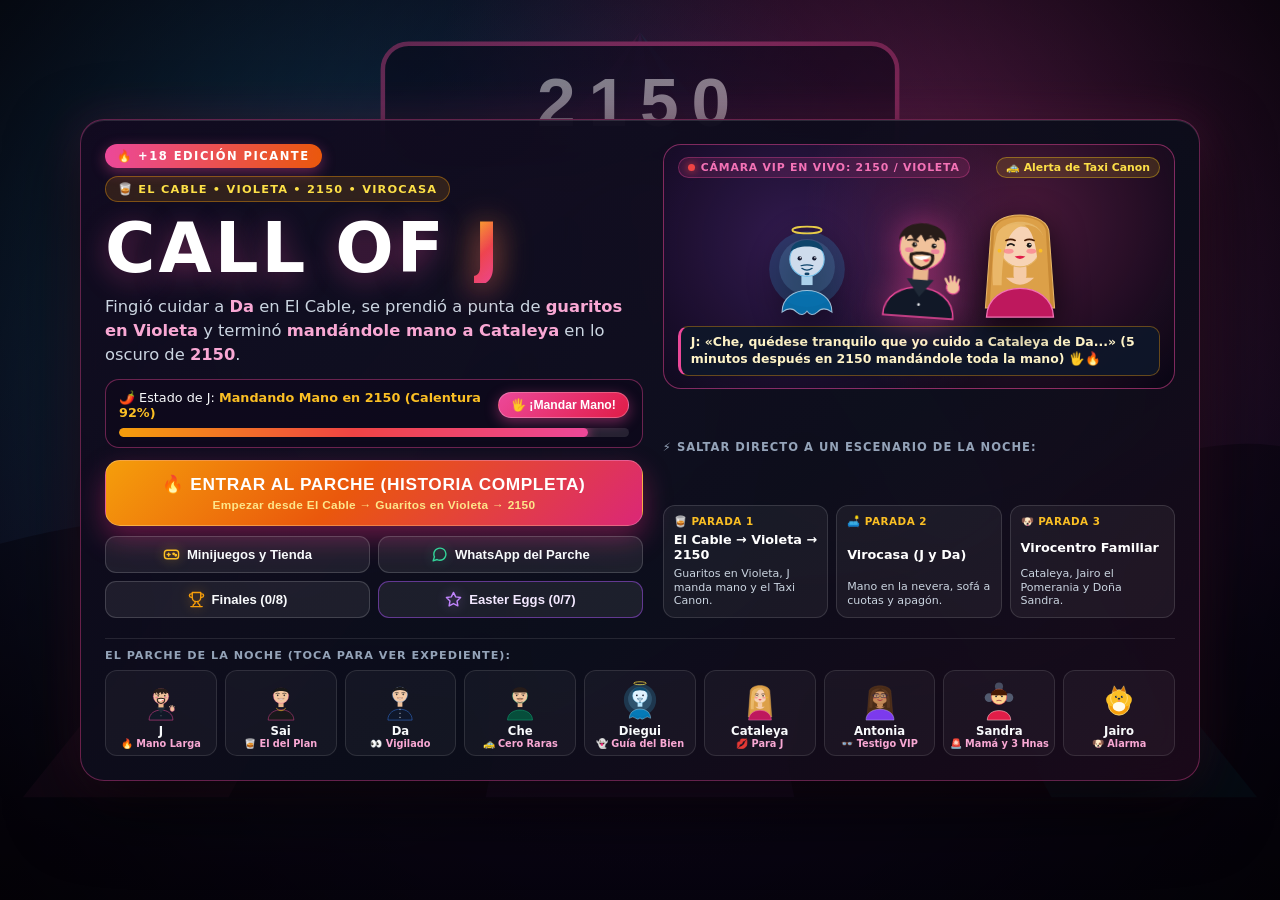
==== index.html @ 0df0c3f0 "Initial CALL OF J game and Nginx deployment" ====
<!DOCTYPE html>
<html lang="es">
<head>
  <meta charset="UTF-8" />
  <meta name="viewport" content="width=device-width, initial-scale=1.0, maximum-scale=1.0, user-scalable=no" />
  <title>CALL OF J — Novela Visual Interactiva</title>
  <link rel="stylesheet" href="styles.css?v=5" />
</head>
<body>
  <!-- Fondo dinámico de escenarios -->
  <div id="scene-background" class="bg-menu">
    <div class="bg-overlay"></div>
    <div id="scene-art" class="scene-art"></div>
    <div id="fx-layer" class="fx-layer"></div>
  </div>

  <!-- Contenedor de notificaciones / logros picantes -->
  <div id="toast-container" class="toast-container"></div>

  <!-- Barra Superior (HUD de 2 Niveles con Iconos Vectoriales SVG) -->
  <header id="top-bar" class="top-bar hidden">
    <div class="top-bar-main">
      <div class="hud-left">
        <button id="btn-menu" class="hud-btn hud-btn-menu" title="Volver al Menú Principal">
          <svg class="ui-icon" viewBox="0 0 24 24" fill="none" stroke="currentColor" stroke-width="2.2" stroke-linecap="round">
            <line x1="4" y1="7" x2="20" y2="7" />
            <line x1="4" y1="12" x2="16" y2="12" />
            <line x1="4" y1="17" x2="20" y2="17" />
          </svg>
          <span class="btn-label">Menú</span>
        </button>

        <div class="location-badge" id="hud-location" title="Pista: Toca 3 veces seguidas este letrero...">
          <svg class="ui-icon loc-pin-icon" viewBox="0 0 24 24" fill="none" stroke="currentColor" stroke-width="2.2" stroke-linecap="round" stroke-linejoin="round">
            <path d="M12 21s-7-5.6-7-11a7 7 0 1 1 14 0c0 5.4-7 11-7 11z" />
            <circle cx="12" cy="10" r="2.5" fill="currentColor" />
          </svg>
          <span id="location-name">EL CABLE → 2150</span>
        </div>
      </div>

      <div class="hud-right">
        <button id="btn-bag-hud" class="hud-btn hud-btn-bag" title="Bolsillo de J, Tienda y Minijuegos">
          <svg class="ui-icon icon-gold" viewBox="0 0 24 24" fill="none" stroke="currentColor" stroke-width="2" stroke-linecap="round" stroke-linejoin="round">
            <rect x="3" y="7" width="18" height="13" rx="3" />
            <path d="M8 7V5a2 2 0 0 1 2-2h4a2 2 0 0 1 2 2v2" />
            <circle cx="16" cy="13.5" r="1.5" fill="currentColor" />
          </svg>
          <span class="btn-label">Bolsillo</span>
          <span id="hud-money" class="hud-pill-val">$60k</span>
        </button>

        <button id="btn-phone-hud" class="hud-btn hud-btn-phone" title="Ver el Grupo de WhatsApp de la Noche">
          <svg class="ui-icon icon-emerald" viewBox="0 0 24 24" fill="none" stroke="currentColor" stroke-width="2" stroke-linecap="round" stroke-linejoin="round">
            <path d="M21 11.5a8.38 8.38 0 0 1-.9 3.8 8.5 8.5 0 0 1-7.6 4.7 8.38 8.38 0 0 1-3.8-.9L3 21l1.9-5.7a8.38 8.38 0 0 1-.9-3.8 8.5 8.5 0 0 1 4.7-7.6 8.38 8.38 0 0 1 3.8-.9h.5a8.48 8.48 0 0 1 8 8v.5z" />
          </svg>
          <span class="btn-label">WhatsApp</span>
          <span id="phone-badge-hud" class="phone-notif-dot">3</span>
        </button>

        <button id="btn-secrets-hud" class="hud-btn hud-btn-secret" title="Easter Eggs y Secretos">
          <svg class="ui-icon icon-purple" viewBox="0 0 24 24" fill="none" stroke="currentColor" stroke-width="2" stroke-linecap="round" stroke-linejoin="round">
            <polygon points="12 2 15.09 8.26 22 9.27 17 14.14 18.18 21.02 12 17.77 5.82 21.02 7 14.14 2 9.27 8.91 8.26 12 2" />
          </svg>
          <span class="btn-label-xl">Secretos</span>
          <span id="secrets-count-hud" class="hud-pill-val">0/7</span>
        </button>

        <button id="btn-lore" class="hud-btn" title="Ver Personajes">
          <svg class="ui-icon icon-cyan" viewBox="0 0 24 24" fill="none" stroke="currentColor" stroke-width="2" stroke-linecap="round" stroke-linejoin="round">
            <path d="M17 21v-2a4 4 0 0 0-4-4H5a4 4 0 0 0-4 4v2" />
            <circle cx="9" cy="7" r="4" />
            <path d="M23 21v-2a4 4 0 0 0-3-3.87" />
            <path d="M16 3.13a4 4 0 0 1 0 7.75" />
          </svg>
          <span class="btn-label-xl">Personajes</span>
        </button>

        <button id="btn-map" class="hud-btn" title="Ver Escenarios">
          <svg class="ui-icon icon-amber" viewBox="0 0 24 24" fill="none" stroke="currentColor" stroke-width="2" stroke-linecap="round" stroke-linejoin="round">
            <polygon points="1 6 1 22 8 18 16 22 23 18 23 2 16 6 8 2 1 6" />
            <line x1="8" y1="2" x2="8" y2="18" />
            <line x1="16" y1="6" x2="16" y2="22" />
          </svg>
          <span class="btn-label-xl">Escenarios</span>
        </button>

        <button id="btn-music" class="hud-btn hud-btn-icon" title="Activar/Desactivar Música de Rumba (2150 Beat)">
          <svg class="ui-icon icon-pink" viewBox="0 0 24 24" fill="none" stroke="currentColor" stroke-width="2.2" stroke-linecap="round" stroke-linejoin="round">
            <path d="M9 18V5l12-2v13" />
            <circle cx="6" cy="18" r="3" />
            <circle cx="18" cy="16" r="3" />
          </svg>
        </button>

        <button id="btn-audio" class="hud-btn hud-btn-icon" title="Activar/Desactivar Sonidos">
          <svg class="ui-icon icon-cyan" viewBox="0 0 24 24" fill="none" stroke="currentColor" stroke-width="2.2" stroke-linecap="round" stroke-linejoin="round">
            <polygon points="11 5 6 9 2 9 2 15 6 15 11 19 11 5" />
            <path d="M15.54 8.46a5 5 0 0 1 0 7.07" />
            <path d="M19.07 4.93a10 10 0 0 1 0 14.14" />
          </svg>
        </button>
      </div>
    </div>

    <!-- Sub-barra flotante de Estadísticas con Iconos Vectoriales -->
    <div class="hud-stats-dock">
      <div class="stat-pill stat-pill-fire" title="Nivel de Calentura y Picante de J">
        <span class="stat-icon-wrap icon-fire">
          <svg class="stat-svg" viewBox="0 0 24 24" fill="currentColor">
            <path d="M12 2c1.8 3.2 4.5 5.6 4.5 9.5 0 1.4-.5 2.7-1.3 3.7.8-.4 1.8-1.4 1.8-3.2 2.2 1.8 3 4.3 3 6.5 0 4.1-3.6 7.5-8 7.5s-8-3.4-8-7.5c0-3.7 2.5-6.6 5.2-9.3-.4 1.6.2 3.1 1.3 3.8-.5-3.2.5-7.4 1.5-11z"/>
          </svg>
        </span>
        <span class="stat-label">Calentura</span>
        <div class="stat-bar"><div id="bar-parche" class="stat-fill fill-fire" style="width: 25%"></div></div>
        <span id="val-parche" class="stat-val">25%</span>
      </div>

      <div class="stat-pill stat-pill-spirit" title="Camino del Bien (Guía de Diegui para Da)">
        <span class="stat-icon-wrap icon-spirit">
          <svg class="stat-svg" viewBox="0 0 24 24" fill="none" stroke="currentColor" stroke-width="2.2" stroke-linecap="round" stroke-linejoin="round">
            <path d="M9 10h.01M15 10h.01M12 2a8 8 0 0 0-8 8v12l3-3 2.5 2.5L12 19l2.5 2.5L17 19l3 3V10a8 8 0 0 0-8-8z"/>
          </svg>
        </span>
        <span class="stat-label">Bien</span>
        <div class="stat-bar"><div id="bar-diegui" class="stat-fill fill-spirit" style="width: 50%"></div></div>
        <span id="val-diegui" class="stat-val">50%</span>
      </div>

      <div class="stat-pill stat-pill-shield" title="Paciencia de Che">
        <span class="stat-icon-wrap icon-shield">
          <svg class="stat-svg" viewBox="0 0 24 24" fill="none" stroke="currentColor" stroke-width="2.2" stroke-linecap="round" stroke-linejoin="round">
            <path d="M12 22s8-4 8-10V5l-8-3-8 3v7c0 6 8 10 8 10z"/>
          </svg>
        </span>
        <span class="stat-label">Control</span>
        <div class="stat-bar"><div id="bar-che" class="stat-fill fill-shield" style="width: 70%"></div></div>
        <span id="val-che" class="stat-val">70%</span>
      </div>

      <div class="stat-pill stat-pill-alert" title="Peligro en Virocentro">
        <span class="stat-icon-wrap icon-alert">
          <svg class="stat-svg" viewBox="0 0 24 24" fill="none" stroke="currentColor" stroke-width="2.2" stroke-linecap="round" stroke-linejoin="round">
            <path d="M18 8A6 6 0 0 0 6 8c0 7-3 9-3 9h18s-3-2-3-9"/>
            <path d="M13.73 21a2 2 0 0 1-3.46 0"/>
          </svg>
        </span>
        <span class="stat-label">Alerta</span>
        <div class="stat-bar"><div id="bar-alerta" class="stat-fill fill-alert" style="width: 15%"></div></div>
        <span id="val-alerta" class="stat-val">15%</span>
      </div>
    </div>
  </header>

  <!-- PANTALLA DE INICIO (HOME PICANTE Y TEMÁTICO) -->
  <main id="title-screen" class="title-screen">
    <div class="home-shell">
      <!-- Columna Izquierda: Identidad picante, acción principal y controles -->
      <div class="home-hero-left">
        <div class="home-badges-row">
          <span class="title-tag">🔥 +18 EDICIÓN PICANTE</span>
          <span class="title-subtag">🥃 EL CABLE • VIOLETA • 2150 • VIROCASA</span>
        </div>

        <h1 class="game-title">CALL OF <span id="secret-j-letter" title="¿Qué pasa si tocas la J 5 veces?">J</span></h1>
        <p class="game-subtitle">
          Fingió cuidar a <strong>Da</strong> en El Cable, se prendió a punta de <strong>guaritos en Violeta</strong> y terminó <strong>mandándole mano a Cataleya</strong> en lo oscuro de <strong>2150</strong>.
        </p>

        <!-- Barra de calentura interactiva del Home -->
        <div class="home-heat-widget">
          <div class="home-heat-header">
            <span id="home-j-status-label">🌶️ Estado de J: <strong>Modo Solapado (Calentura al 99%)</strong></span>
            <button id="btn-home-spank" class="btn-home-spank" type="button">🖐️ ¡Mandar Mano!</button>
          </div>
          <div class="home-heat-bar">
            <div id="home-heat-fill" class="home-heat-fill" style="width: 88%"></div>
          </div>
        </div>

        <!-- Botón Principal y Accesos de Colección -->
        <div class="menu-actions">
          <button id="btn-start-game" class="btn-primary">
            <span>🔥 ENTRAR AL PARCHE (HISTORIA COMPLETA)</span>
            <small>Empezar desde El Cable → Guaritos en Violeta → 2150</small>
          </button>
          <div class="menu-secondary-row">
            <button id="btn-open-bag-menu" class="btn-secondary">
              <svg class="ui-icon icon-gold" viewBox="0 0 24 24" fill="none" stroke="currentColor" stroke-width="2" stroke-linecap="round" stroke-linejoin="round">
                <rect x="2" y="6" width="20" height="12" rx="4" />
                <line x1="6" y1="12" x2="10" y2="12" />
                <line x1="8" y1="10" x2="8" y2="14" />
                <circle cx="15" cy="11" r="1" fill="currentColor" />
                <circle cx="18" cy="13" r="1" fill="currentColor" />
              </svg>
              <span>Minijuegos y Tienda</span>
            </button>
            <button id="btn-open-phone-menu" class="btn-secondary">
              <svg class="ui-icon icon-emerald" viewBox="0 0 24 24" fill="none" stroke="currentColor" stroke-width="2" stroke-linecap="round" stroke-linejoin="round">
                <path d="M21 11.5a8.38 8.38 0 0 1-.9 3.8 8.5 8.5 0 0 1-7.6 4.7 8.38 8.38 0 0 1-3.8-.9L3 21l1.9-5.7a8.38 8.38 0 0 1-.9-3.8 8.5 8.5 0 0 1 4.7-7.6 8.38 8.38 0 0 1 3.8-.9h.5a8.48 8.48 0 0 1 8 8v.5z" />
              </svg>
              <span>WhatsApp del Parche</span>
            </button>
            <button id="btn-open-endings" class="btn-secondary">
              <svg class="ui-icon icon-amber" viewBox="0 0 24 24" fill="none" stroke="currentColor" stroke-width="2" stroke-linecap="round" stroke-linejoin="round">
                <path d="M6 9H4.5a2.5 2.5 0 0 1 0-5H6" />
                <path d="M18 9h1.5a2.5 2.5 0 0 0 0-5H18" />
                <path d="M4 22h16" />
                <path d="M10 14.66V17c0 .55-.47.98-.97 1.21C7.85 18.75 7 20.24 7 22" />
                <path d="M14 14.66V17c0 .55.47.98.97 1.21C16.15 18.75 17 20.24 17 22" />
                <path d="M18 2H6v7a6 6 0 0 0 12 0V2Z" />
              </svg>
              <span>Finales (<span id="endings-count">0/8</span>)</span>
            </button>
            <button id="btn-open-secrets" class="btn-secondary btn-secret-menu">
              <svg class="ui-icon icon-purple" viewBox="0 0 24 24" fill="none" stroke="currentColor" stroke-width="2" stroke-linecap="round" stroke-linejoin="round">
                <polygon points="12 2 15.09 8.26 22 9.27 17 14.14 18.18 21.02 12 17.77 5.82 21.02 7 14.14 2 9.27 8.91 8.26 12 2" />
              </svg>
              <span>Easter Eggs (<span id="secrets-count-menu">0/7</span>)</span>
            </button>
          </div>
        </div>
      </div>

      <!-- Columna Derecha: Diorama en vivo de J y Cataleya + Acceso directo a los 3 escenarios -->
      <div class="home-hero-right">
        <div class="home-stage-card" id="home-stage-card" title="Haz clic para cambiar la escena en vivo de J y Cataleya">
          <div class="home-stage-top">
            <span class="home-live-pill"><span class="live-dot"></span> CÁMARA VIP EN VIVO: 2150 / VIOLETA</span>
            <span class="home-taxi-pill">🚕 Alerta de Taxi Canon</span>
          </div>

          <div class="home-diorama" id="home-diorama">
            <div class="home-diorama-char home-char-ghost" id="home-char-side"></div>
            <div class="home-diorama-char home-char-j" id="home-char-j"></div>
            <div class="home-diorama-char home-char-cat" id="home-char-cat"></div>
          </div>

          <div class="home-live-quote" id="home-live-quote">
            «Che, quédese tranquilo que yo me pego a Cataleya toda la noche pa’ cuidarla de Da...» 😏🔥
          </div>
        </div>

        <!-- Selector rápido de las 3 paradas de la noche -->
        <div class="home-routes-title">⚡ SALTAR DIRECTO A UN ESCENARIO DE LA NOCHE:</div>
        <div class="home-routes-grid" id="home-routes-grid"></div>
      </div>

      <!-- Tira inferior de elenco con sus roles reales -->
      <div class="home-cast-bar">
        <div class="home-cast-label">EL PARCHE DE LA NOCHE (TOCA PARA VER EXPEDIENTE):</div>
        <div class="hero-cast-preview" id="hero-cast-preview"></div>
      </div>
    </div>
  </main>

  <!-- PANTALLA DE JUEGO (NOVELA VISUAL) -->
  <section id="game-screen" class="game-screen hidden">
    <!-- Banner de transición de escenario -->
    <div id="chapter-banner" class="chapter-banner hidden">
      <div class="chapter-number" id="banner-subtitle">ESCENARIO 1</div>
      <div class="chapter-title" id="banner-title">2150</div>
      <div class="chapter-desc" id="banner-desc">El escenario principal donde todo comienza</div>
    </div>

    <!-- Escenario de Personajes en Pantalla -->
    <div id="stage-characters" class="stage-characters">
      <div id="char-left" class="char-slot slot-left"></div>
      <div id="char-center" class="char-slot slot-center"></div>
      <div id="char-right" class="char-slot slot-right"></div>
    </div>

    <!-- Caja de Diálogo y Decisiones -->
    <div class="dialogue-wrapper">
      <!-- Opciones de decisión -->
      <div id="choices-container" class="choices-container hidden"></div>

      <!-- Cuadro de diálogo -->
      <div id="dialogue-box" class="dialogue-box">
        <div class="speaker-row">
          <div class="speaker-left-group">
            <div id="speaker-badge" class="speaker-badge">NARRADOR</div>
            <span id="spicy-indicator" class="spicy-indicator hidden">🔥 MODO MANO LARGA</span>
            <div id="active-flags-bar" class="active-flags-bar"></div>
          </div>
          <div class="speaker-right-actions">
            <button id="btn-quick-roce" class="btn-quick-roce hidden" title="Darle un rocecito extra a Cataleya">🍑 Rozárselo</button>
            <button id="btn-back-step" class="btn-back-step hidden" title="Retroceder a la escena anterior">↩ Atrás</button>
          </div>
        </div>
        <p id="dialogue-text" class="dialogue-text"></p>
        <div class="dialogue-footer">
          <span id="dialogue-hint" class="dialogue-hint">Toca o presiona [Espacio] para continuar ▸</span>
        </div>
      </div>
    </div>
  </section>

  <!-- MODAL: WHATSAPP DEL PARCHE Y CHAT CON CATALEYA -->
  <div id="modal-phone" class="modal-backdrop hidden">
    <div class="modal-card phone-modal-card">
      <div class="modal-header phone-header">
        <div>
          <h2>📱 Celular de J — WhatsApp Nocturno</h2>
          <small style="color: #86efac; font-weight: 700;">● En línea: El Parche de El Cable y Cataleya 💋</small>
        </div>
        <button class="modal-close" data-close="modal-phone">✕</button>
      </div>
      <div class="modal-body phone-body">
        <div class="phone-tabs">
          <button id="tab-group-chat" class="phone-tab active">🥃 Grupo: Parche 2150</button>
          <button id="tab-cataleya-chat" class="phone-tab">💋 Chat Privado: Cataleya</button>
        </div>
        <div id="phone-messages-list" class="phone-messages-list"></div>
      </div>
    </div>
  </div>

  <!-- MODAL: EXPEDIENTES DE PERSONAJES -->
  <div id="modal-lore" class="modal-backdrop hidden">
    <div class="modal-card">
      <div class="modal-header">
        <h2>📖 Personajes y Trasfondo</h2>
        <button class="modal-close" data-close="modal-lore">✕</button>
      </div>
      <div class="modal-body">
        <div id="lore-grid" class="lore-grid"></div>
      </div>
    </div>
  </div>

  <!-- MODAL: LOS 3 ESCENARIOS -->
  <div id="modal-map" class="modal-backdrop hidden">
    <div class="modal-card">
      <div class="modal-header">
        <h2>🗺️ Los 3 Escenarios</h2>
        <button class="modal-close" data-close="modal-map">✕</button>
      </div>
      <div class="modal-body">
        <p class="modal-intro">Explora cada uno de los 3 escenarios de la historia o salta directamente a cualquiera de ellos:</p>
        <div id="scenarios-grid" class="scenarios-grid"></div>
      </div>
    </div>
  </div>

  <!-- MODAL: FINALES DESBLOQUEADOS -->
  <div id="modal-endings" class="modal-backdrop hidden">
    <div class="modal-card">
      <div class="modal-header">
        <h2>🏆 Galería de Finales</h2>
        <button class="modal-close" data-close="modal-endings">✕</button>
      </div>
      <div class="modal-body">
        <div id="endings-grid" class="endings-grid"></div>
      </div>
    </div>
  </div>

  <!-- MODAL: EASTER EGGS Y SECRETOS -->
  <div id="modal-secrets" class="modal-backdrop hidden">
    <div class="modal-card">
      <div class="modal-header">
        <h2>🥚 Easter Eggs y Secretos Ocultos</h2>
        <button class="modal-close" data-close="modal-secrets">✕</button>
      </div>
      <div class="modal-body">
        <p class="modal-intro">Hay 7 secretos escondidos en el juego. Usa las pistas para encontrarlos todos (al descubrir 3 se desbloquea el Final Secreto 6 en 2150):</p>
        <div class="secret-code-box">
          <input id="secret-code-input" type="text" placeholder="Escribe un código secreto (ej: ROCE, MANO, 2150)..." maxlength="12" />
          <button id="btn-submit-code" class="btn-home-spank" type="button">🔑 Activar Código</button>
        </div>
        <div id="secrets-grid" class="endings-grid"></div>
      </div>
    </div>
  </div>

  <!-- MODAL: BOLSILLO DE J, TIENDA NOCTURNA Y ARCADE DE MINIJUEGOS -->
  <div id="modal-bag" class="modal-backdrop hidden">
    <div class="modal-card">
      <div class="modal-header">
        <div>
          <h2>🎒 Bolsillo de J, Tienda de El Cable y Minijuegos</h2>
          <small style="color: #fde047; font-weight: 800;">💵 Plata disponible: <span id="bag-money-label">$60.000</span></small>
        </div>
        <button class="modal-close" data-close="modal-bag">✕</button>
      </div>
      <div class="modal-body">
        <div class="phone-tabs">
          <button id="tab-bag-items" class="phone-tab active">🎒 Bolsillo y Tienda Nocturna</button>
          <button id="tab-bag-arcade" class="phone-tab">🕹️ Arcade de Minijuegos (Gana Plata e Ítems)</button>
        </div>
        <div id="bag-content-area"></div>
      </div>
    </div>
  </div>

  <!-- MODAL: DESAFÍO / MINIJUEGO EN TIEMPO REAL -->
  <div id="modal-minigame" class="modal-backdrop hidden">
    <div class="modal-card minigame-modal-card">
      <div class="modal-header">
        <h2 id="mg-title">🕹️ DESAFÍO NOCTURNO</h2>
        <button id="btn-close-mg" class="modal-close">✕</button>
      </div>
      <div class="modal-body">
        <p id="mg-instructions" class="modal-intro"></p>
        <div id="mg-stage" class="mg-stage"></div>
      </div>
    </div>
  </div>

  <script src="data.js?v=5"></script>
  <script src="game.js?v=5"></script>
</body>
</html>
---- styles.css ----
:root {
  --bg-dark: #070910;
  --panel-bg: rgba(12, 16, 28, 0.92);
  --panel-border: rgba(255, 255, 255, 0.14);
  --accent-gold: #f59e0b;
  --accent-neon: #ec4899;
  --accent-cyan: #06b6d4;
  --accent-green: #10b981;
  --text-main: #f8fafc;
  --text-muted: #94a3b8;
  --hud-height: 60px;
}

* {
  box-sizing: border-box;
  margin: 0;
  padding: 0;
  user-select: none;
  -webkit-tap-highlight-color: transparent;
}

html, body {
  font-family: 'Segoe UI', system-ui, -apple-system, BlinkMacSystemFont, sans-serif;
  background-color: var(--bg-dark);
  color: var(--text-main);
  height: 100dvh;
  width: 100vw;
  overflow: hidden;
  position: relative;
}

.hidden {
  display: none !important;
}

/* ================= EFECTOS DE PANTALLA Y PARTÍCULAS PICANTES ================= */
.fx-layer {
  position: absolute;
  inset: 0;
  z-index: 5;
  pointer-events: none;
  overflow: hidden;
}

.fx-emoji {
  position: absolute;
  font-size: clamp(1.4rem, 3vw, 2.2rem);
  animation: floatUpEmoji 2.2s cubic-bezier(0.22, 1, 0.36, 1) forwards;
  filter: drop-shadow(0 4px 10px rgba(0, 0, 0, 0.5));
}

@keyframes floatUpEmoji {
  0% { opacity: 0; transform: translateY(20px) scale(0.5) rotate(-10deg); }
  20% { opacity: 1; transform: translateY(0) scale(1.15) rotate(8deg); }
  100% { opacity: 0; transform: translateY(-160px) scale(0.9) rotate(-8deg); }
}

.spicy-flash {
  animation: spicyPulseBg 0.7s ease-out;
}

@keyframes spicyPulseBg {
  0% { box-shadow: inset 0 0 0 rgba(236, 72, 153, 0); }
  35% { box-shadow: inset 0 0 110px rgba(236, 72, 153, 0.55); }
  100% { box-shadow: inset 0 0 0 rgba(236, 72, 153, 0); }
}

.screen-shake {
  animation: shakeAnim 0.42s ease-in-out;
}

@keyframes shakeAnim {
  0%, 100% { transform: translateX(0); }
  20% { transform: translateX(-8px) rotate(-0.5deg); }
  40% { transform: translateX(8px) rotate(0.5deg); }
  60% { transform: translateX(-6px); }
  80% { transform: translateX(6px); }
}

/* ================= TOAST DE LOGROS PICANTES ================= */
.toast-container {
  position: fixed;
  top: calc(var(--hud-height) + 12px);
  right: 16px;
  z-index: 60;
  display: flex;
  flex-direction: column;
  gap: 8px;
  pointer-events: none;
}

.toast-item {
  background: rgba(17, 24, 39, 0.95);
  backdrop-filter: blur(12px);
  border: 1px solid rgba(236, 72, 153, 0.55);
  border-left: 4px solid #ec4899;
  color: #fff;
  padding: 10px 15px;
  border-radius: 12px;
  font-size: 0.82rem;
  font-weight: 700;
  box-shadow: 0 10px 28px rgba(0, 0, 0, 0.65);
  animation: toastInOut 3.4s forwards;
}

@keyframes toastInOut {
  0% { opacity: 0; transform: translateX(30px); }
  12% { opacity: 1; transform: translateX(0); }
  85% { opacity: 1; transform: translateX(0); }
  100% { opacity: 0; transform: translateY(-10px); }
}

/* ================= FONDOS DE ESCENARIOS ================= */
#scene-background {
  position: fixed;
  inset: 0;
  z-index: 0;
  transition: background 0.8s ease;
  overflow: hidden;
}

.bg-menu {
  background:
    radial-gradient(circle at 20% 20%, rgba(236, 72, 153, 0.18), transparent 45%),
    radial-gradient(circle at 80% 30%, rgba(56, 189, 248, 0.16), transparent 45%),
    radial-gradient(circle at 50% 50%, #1b112c 0%, #0b0e1a 60%, #05070d 100%);
}

/* Escenario 1: El Cable -> 2150 */
.bg-2150 {
  background:
    radial-gradient(circle at 75% 20%, rgba(236, 72, 153, 0.34), transparent 45%),
    radial-gradient(circle at 20% 30%, rgba(6, 182, 212, 0.28), transparent 50%),
    linear-gradient(180deg, #100720 0%, #1a0f30 60%, #090512 100%);
}

/* Escenario 2: Virocasa (Casa donde viven J y Da) */
.bg-virocasa {
  background:
    radial-gradient(circle at 50% 25%, rgba(236, 72, 153, 0.22), transparent 55%),
    radial-gradient(circle at 20% 60%, rgba(56, 189, 248, 0.18), transparent 50%),
    linear-gradient(180deg, #131c2e 0%, #1e293b 65%, #0c1322 100%);
}

/* Escenario 3: Virocentro (Casa familiar normal de J) */
.bg-virocentro {
  background:
    radial-gradient(circle at 50% 15%, rgba(251, 191, 36, 0.25), transparent 55%),
    linear-gradient(180deg, #271d15 0%, #382a1e 65%, #1b140e 100%);
}

.bg-overlay {
  position: absolute;
  inset: 0;
  background: radial-gradient(circle at center, transparent 35%, rgba(0, 0, 0, 0.68) 100%);
  pointer-events: none;
  z-index: 2;
}

.scene-art {
  position: absolute;
  inset: 0;
  z-index: 1;
  display: flex;
  align-items: center;
  justify-content: center;
  opacity: 0.52;
  pointer-events: none;
}

.scene-art svg {
  width: 100%;
  height: 100%;
  object-fit: cover;
}

/* ================= HUD SUPERIOR E ICONOS VECTORIALES ================= */
.ui-icon {
  width: 17px;
  height: 17px;
  flex-shrink: 0;
  display: inline-block;
  vertical-align: middle;
  transition: transform 0.2s ease, filter 0.2s ease;
}

.icon-gold { color: #fbbf24; filter: drop-shadow(0 0 6px rgba(251, 191, 36, 0.45)); }
.icon-emerald { color: #34d399; filter: drop-shadow(0 0 6px rgba(52, 211, 153, 0.45)); }
.icon-purple { color: #c084fc; filter: drop-shadow(0 0 6px rgba(192, 132, 252, 0.45)); }
.icon-cyan { color: #38bdf8; filter: drop-shadow(0 0 6px rgba(56, 189, 248, 0.45)); }
.icon-amber { color: #f59e0b; filter: drop-shadow(0 0 6px rgba(245, 158, 11, 0.45)); }
.icon-pink { color: #f472b6; filter: drop-shadow(0 0 6px rgba(244, 114, 182, 0.45)); }
.icon-muted { color: #ef4444; }

.top-bar {
  position: fixed;
  top: 0;
  left: 0;
  right: 0;
  z-index: 35;
  display: flex;
  flex-direction: column;
  align-items: center;
  pointer-events: none;
}

.top-bar-main {
  width: 100%;
  min-height: 54px;
  background: rgba(8, 11, 20, 0.92);
  backdrop-filter: blur(18px);
  border-bottom: 1px solid rgba(255, 255, 255, 0.12);
  display: flex;
  align-items: center;
  justify-content: space-between;
  padding: 6px 18px;
  gap: 12px;
  pointer-events: auto;
  box-shadow: 0 6px 24px rgba(0, 0, 0, 0.55);
}

.hud-left {
  display: flex;
  align-items: center;
  gap: 10px;
  flex: 1 1 auto;
  min-width: 0;
}

.hud-right {
  display: flex;
  align-items: center;
  gap: 7px;
  flex-shrink: 0;
}

.hud-btn {
  background: rgba(255, 255, 255, 0.06);
  color: var(--text-main);
  border: 1px solid rgba(255, 255, 255, 0.14);
  padding: 7px 12px;
  border-radius: 11px;
  font-size: 0.8rem;
  font-weight: 700;
  cursor: pointer;
  display: inline-flex;
  align-items: center;
  justify-content: center;
  gap: 7px;
  white-space: nowrap;
  flex-shrink: 0;
  transition: all 0.2s ease;
}

.hud-btn:hover {
  background: rgba(255, 255, 255, 0.14);
  border-color: rgba(255, 255, 255, 0.32);
  transform: translateY(-1px);
}

.hud-btn:hover .ui-icon {
  transform: scale(1.12);
}

.hud-btn-icon {
  padding: 7px 9px;
}

.hud-btn-active {
  background: rgba(236, 72, 153, 0.2) !important;
  border-color: #ec4899 !important;
  box-shadow: 0 0 14px rgba(236, 72, 153, 0.4);
}

.hud-btn-muted {
  border-color: rgba(239, 68, 68, 0.5) !important;
  background: rgba(239, 68, 68, 0.12) !important;
}

.hud-pill-val {
  background: rgba(251, 191, 36, 0.18);
  border: 1px solid rgba(251, 191, 36, 0.4);
  padding: 1px 7px;
  border-radius: 99px;
  font-size: 0.72rem;
  font-weight: 800;
  color: #fde68a;
}

.location-badge {
  display: inline-flex;
  align-items: center;
  gap: 7px;
  background: linear-gradient(90deg, rgba(245, 158, 11, 0.18), rgba(236, 72, 153, 0.12));
  border: 1px solid rgba(245, 158, 11, 0.48);
  color: #fde047;
  padding: 6px 14px;
  border-radius: 999px;
  font-size: 0.78rem;
  font-weight: 800;
  letter-spacing: 0.5px;
  white-space: nowrap;
  max-width: clamp(180px, 32vw, 420px);
  overflow: hidden;
  text-overflow: ellipsis;
  cursor: pointer;
  box-shadow: 0 0 16px rgba(245, 158, 11, 0.15);
}

.loc-pin-icon {
  color: #fbbf24;
  filter: drop-shadow(0 0 6px #fbbf24);
  animation: pulseDot 2s infinite;
}

#location-name {
  overflow: hidden;
  text-overflow: ellipsis;
  white-space: nowrap;
}

@keyframes pulseDot {
  0%, 100% { transform: scale(1); opacity: 1; }
  50% { transform: scale(1.18); opacity: 0.75; }
}

/* Sub-barra flotante de Estadísticas (Debajo de la barra principal) */
.hud-stats-dock {
  margin-top: 6px;
  background: rgba(10, 14, 26, 0.88);
  backdrop-filter: blur(14px);
  border: 1px solid rgba(255, 255, 255, 0.14);
  border-radius: 999px;
  padding: 4px 10px;
  display: flex;
  align-items: center;
  justify-content: center;
  gap: 8px;
  pointer-events: auto;
  box-shadow: 0 8px 24px rgba(0, 0, 0, 0.6);
}

.stat-pill {
  display: flex;
  align-items: center;
  gap: 6px;
  background: rgba(255, 255, 255, 0.04);
  padding: 4px 10px 4px 6px;
  border-radius: 999px;
  border: 1px solid rgba(255, 255, 255, 0.08);
  white-space: nowrap;
  flex-shrink: 0;
}

.stat-icon-wrap {
  width: 22px;
  height: 22px;
  border-radius: 50%;
  display: inline-flex;
  align-items: center;
  justify-content: center;
  flex-shrink: 0;
}

.stat-svg {
  width: 13px;
  height: 13px;
}

.icon-fire {
  background: rgba(236, 72, 153, 0.22);
  color: #f472b6;
  box-shadow: 0 0 8px rgba(236, 72, 153, 0.35);
}

.icon-spirit {
  background: rgba(56, 189, 248, 0.22);
  color: #38bdf8;
  box-shadow: 0 0 8px rgba(56, 189, 248, 0.35);
}

.icon-shield {
  background: rgba(16, 185, 129, 0.22);
  color: #34d399;
  box-shadow: 0 0 8px rgba(16, 185, 129, 0.35);
}

.icon-alert {
  background: rgba(245, 158, 11, 0.22);
  color: #fbbf24;
  box-shadow: 0 0 8px rgba(245, 158, 11, 0.35);
}

.stat-label {
  font-size: 0.72rem;
  color: #e2e8f0;
  font-weight: 700;
  white-space: nowrap;
}

.stat-bar {
  width: 52px;
  height: 6px;
  background: rgba(255, 255, 255, 0.14);
  border-radius: 99px;
  overflow: hidden;
  flex-shrink: 0;
}

.stat-val {
  font-size: 0.69rem;
  font-weight: 800;
  color: #cbd5e1;
  min-width: 26px;
  text-align: right;
}

.stat-fill {
  height: 100%;
  border-radius: 99px;
  transition: width 0.4s cubic-bezier(0.22, 1, 0.36, 1);
}

.fill-fire { background: linear-gradient(90deg, #f97316, #ec4899); }
.fill-spirit { background: linear-gradient(90deg, #38bdf8, #818cf8); }
.fill-shield { background: linear-gradient(90deg, #10b981, #34d399); }
.fill-alert { background: linear-gradient(90deg, #eab308, #ef4444); }

/* ================= PANTALLA DE TÍTULO (HOME PICANTE VIP) ================= */
.title-screen {
  position: relative;
  z-index: 10;
  height: 100dvh;
  width: 100%;
  display: flex;
  align-items: safe center;
  justify-content: center;
  padding: clamp(8px, 1.8vw, 20px);
  overflow-y: auto;
}

.home-shell {
  max-width: 1120px;
  width: 100%;
  background: linear-gradient(145deg, rgba(19, 10, 32, 0.92) 0%, rgba(11, 14, 26, 0.94) 60%, rgba(28, 9, 26, 0.92) 100%);
  backdrop-filter: blur(22px);
  border: 1.5px solid rgba(236, 72, 153, 0.38);
  border-radius: 24px;
  padding: clamp(14px, 2vw, 24px);
  box-shadow:
    0 25px 70px rgba(0, 0, 0, 0.82),
    0 0 45px rgba(236, 72, 153, 0.18),
    inset 0 1px 0 rgba(255, 255, 255, 0.12);
  display: grid;
  grid-template-columns: 1.05fr 1fr;
  gap: clamp(12px, 1.8vw, 20px);
  align-items: stretch;
  animation: fadeInScale 0.45s ease-out;
  margin: auto;
}

@keyframes fadeInScale {
  from { opacity: 0; transform: scale(0.96) translateY(8px); }
  to { opacity: 1; transform: scale(1) translateY(0); }
}

.home-hero-left {
  display: flex;
  flex-direction: column;
  justify-content: space-between;
  text-align: left;
  gap: 12px;
}

.home-badges-row {
  display: flex;
  flex-wrap: wrap;
  align-items: center;
  gap: 8px;
}

.title-tag {
  display: inline-flex;
  align-items: center;
  font-size: 0.72rem;
  font-weight: 900;
  letter-spacing: 1.5px;
  color: #fff;
  background: linear-gradient(90deg, #ec4899, #ea580c);
  padding: 5px 12px;
  border-radius: 999px;
  box-shadow: 0 4px 14px rgba(236, 72, 153, 0.4);
}

.title-subtag {
  display: inline-flex;
  align-items: center;
  font-size: 0.71rem;
  font-weight: 800;
  letter-spacing: 1.2px;
  color: #fde047;
  background: rgba(245, 158, 11, 0.14);
  border: 1px solid rgba(245, 158, 11, 0.4);
  padding: 5px 12px;
  border-radius: 999px;
}

.game-title {
  font-size: clamp(2.6rem, 5.5vw, 4.3rem);
  font-weight: 900;
  letter-spacing: 3px;
  line-height: 1;
  text-transform: uppercase;
  color: #ffffff;
  text-shadow: 0 6px 28px rgba(236, 72, 153, 0.4);
}

.game-title span {
  background: linear-gradient(135deg, #fbbf24 0%, #ef4444 50%, #ec4899 100%);
  -webkit-background-clip: text;
  -webkit-text-fill-color: transparent;
  cursor: pointer;
  display: inline-block;
  transition: transform 0.18s ease;
  filter: drop-shadow(0 0 16px rgba(245, 158, 11, 0.45));
}

.game-title span:hover {
  transform: scale(1.14) rotate(5deg);
}

.game-subtitle {
  font-size: clamp(0.88rem, 1.6vw, 1.02rem);
  color: #cbd5e1;
  line-height: 1.48;
}

.game-subtitle strong {
  color: #f9a8d4;
}

/* Medidor de Calentura Interactivo del Home */
.home-heat-widget {
  background: rgba(15, 9, 28, 0.78);
  border: 1px solid rgba(236, 72, 153, 0.42);
  border-radius: 14px;
  padding: 10px 13px;
  display: flex;
  flex-direction: column;
  gap: 8px;
}

.home-heat-header {
  display: flex;
  align-items: center;
  justify-content: space-between;
  gap: 8px;
  font-size: 0.8rem;
  color: #f8fafc;
}

.home-heat-header strong {
  color: #fbbf24;
}

.btn-home-spank {
  background: linear-gradient(135deg, #ec4899, #e11d48);
  color: #fff;
  border: 1px solid rgba(255, 255, 255, 0.25);
  border-radius: 999px;
  padding: 5px 12px;
  font-size: 0.76rem;
  font-weight: 800;
  cursor: pointer;
  white-space: nowrap;
  box-shadow: 0 4px 14px rgba(236, 72, 153, 0.45);
  transition: transform 0.16s ease, box-shadow 0.16s ease;
}

.btn-home-spank:hover {
  transform: scale(1.06);
  box-shadow: 0 6px 18px rgba(236, 72, 153, 0.7);
}

.home-heat-bar {
  width: 100%;
  height: 9px;
  background: rgba(255, 255, 255, 0.1);
  border-radius: 99px;
  overflow: hidden;
}

.home-heat-fill {
  height: 100%;
  border-radius: 99px;
  background: linear-gradient(90deg, #f59e0b 0%, #ef4444 50%, #ec4899 100%);
  box-shadow: 0 0 12px #ec4899;
  transition: width 0.3s cubic-bezier(0.22, 1, 0.36, 1);
}

.menu-actions {
  display: flex;
  flex-direction: column;
  gap: 10px;
}

.btn-primary {
  background: linear-gradient(135deg, #f59e0b 0%, #ea580c 45%, #db2777 100%);
  color: #fff;
  font-size: clamp(0.95rem, 2vw, 1.08rem);
  font-weight: 900;
  letter-spacing: 0.6px;
  padding: 13px 20px;
  border: 1px solid rgba(255, 255, 255, 0.24);
  border-radius: 15px;
  cursor: pointer;
  box-shadow: 0 12px 28px rgba(219, 39, 119, 0.42);
  transition: all 0.22s ease;
  width: 100%;
  display: flex;
  flex-direction: column;
  align-items: center;
  gap: 3px;
}

.btn-primary small {
  font-size: 0.74rem;
  font-weight: 600;
  color: #fde68a;
  letter-spacing: 0.3px;
}

.btn-primary:hover {
  transform: translateY(-2px) scale(1.01);
  box-shadow: 0 15px 34px rgba(236, 72, 153, 0.62);
}

.menu-secondary-row {
  display: grid;
  grid-template-columns: repeat(2, 1fr);
  gap: 8px;
  width: 100%;
}

.btn-secondary {
  background: rgba(255, 255, 255, 0.07);
  color: var(--text-main);
  border: 1px solid rgba(255, 255, 255, 0.16);
  padding: 9px 12px;
  border-radius: 11px;
  font-size: 0.82rem;
  font-weight: 700;
  cursor: pointer;
  display: inline-flex;
  align-items: center;
  justify-content: center;
  gap: 7px;
  transition: all 0.2s ease;
}

.btn-secondary:hover {
  background: rgba(236, 72, 153, 0.16);
  border-color: rgba(236, 72, 153, 0.5);
  transform: translateY(-1px);
}

.btn-secret-menu {
  border-color: rgba(168, 85, 247, 0.5);
  color: #f3e8ff;
}

/* Columna Derecha del Home: Diorama en Vivo + Escenarios Rápidos */
.home-hero-right {
  display: flex;
  flex-direction: column;
  justify-content: space-between;
  gap: 10px;
}

.home-stage-card {
  background:
    radial-gradient(circle at 70% 30%, rgba(236, 72, 153, 0.28), transparent 55%),
    radial-gradient(circle at 25% 40%, rgba(168, 85, 247, 0.25), transparent 55%),
    rgba(11, 7, 22, 0.92);
  border: 1.5px solid rgba(236, 72, 153, 0.5);
  border-radius: 18px;
  padding: 12px 14px;
  cursor: pointer;
  position: relative;
  overflow: hidden;
  transition: border-color 0.2s ease, box-shadow 0.2s ease;
}

.home-stage-card:hover {
  border-color: #fbbf24;
  box-shadow: 0 0 24px rgba(236, 72, 153, 0.32);
}

.home-stage-top {
  display: flex;
  align-items: center;
  justify-content: space-between;
  gap: 6px;
  margin-bottom: 4px;
}

.home-live-pill {
  display: inline-flex;
  align-items: center;
  gap: 6px;
  font-size: 0.68rem;
  font-weight: 800;
  letter-spacing: 0.8px;
  color: #f472b6;
  background: rgba(236, 72, 153, 0.14);
  border: 1px solid rgba(236, 72, 153, 0.35);
  padding: 3px 9px;
  border-radius: 99px;
}

.live-dot {
  width: 7px;
  height: 7px;
  border-radius: 50%;
  background: #ef4444;
  box-shadow: 0 0 8px #ef4444;
  animation: pulseDot 1.2s infinite;
}

.home-taxi-pill {
  font-size: 0.68rem;
  font-weight: 800;
  color: #fde047;
  background: rgba(250, 204, 21, 0.14);
  border: 1px solid rgba(250, 204, 21, 0.38);
  padding: 3px 9px;
  border-radius: 99px;
}

.home-diorama {
  height: 138px;
  display: flex;
  align-items: flex-end;
  justify-content: center;
  gap: 4px;
  position: relative;
}

.home-diorama-char {
  width: 108px;
  height: 130px;
  transition: transform 0.3s cubic-bezier(0.22, 1, 0.36, 1);
  filter: drop-shadow(0 8px 16px rgba(0, 0, 0, 0.7));
}

.home-diorama-char svg {
  width: 100%;
  height: 100%;
  overflow: visible;
}

.home-char-ghost {
  width: 86px;
  height: 106px;
  opacity: 0.9;
  animation: ghostFloat 3s ease-in-out infinite;
}

.home-char-j {
  transform: translateX(14px) rotate(4deg);
  z-index: 3;
  filter: drop-shadow(0 0 18px rgba(236, 72, 153, 0.6));
}

.home-char-j.grab-pulse {
  transform: translateX(28px) rotate(8deg) scale(1.07);
}

.home-char-cat {
  z-index: 2;
}

.home-live-quote {
  margin-top: 6px;
  background: rgba(15, 23, 42, 0.92);
  border: 1px solid rgba(245, 158, 11, 0.38);
  border-left: 3px solid #ec4899;
  border-radius: 10px;
  padding: 7px 10px;
  font-size: 0.78rem;
  font-weight: 600;
  color: #fef3c7;
  text-align: left;
  line-height: 1.35;
}

.home-routes-title {
  font-size: 0.72rem;
  font-weight: 800;
  letter-spacing: 1px;
  color: #94a3b8;
  text-align: left;
}

.home-routes-grid {
  display: grid;
  grid-template-columns: repeat(3, 1fr);
  gap: 8px;
}

.home-route-card {
  background: rgba(255, 255, 255, 0.05);
  border: 1px solid rgba(255, 255, 255, 0.13);
  border-radius: 12px;
  padding: 9px 10px;
  text-align: left;
  cursor: pointer;
  display: flex;
  flex-direction: column;
  justify-content: space-between;
  gap: 4px;
  transition: all 0.2s ease;
}

.home-route-card:hover {
  background: rgba(236, 72, 153, 0.15);
  border-color: #ec4899;
  transform: translateY(-2px);
}

.home-route-step {
  font-size: 0.65rem;
  font-weight: 800;
  color: #fbbf24;
  letter-spacing: 0.5px;
}

.home-route-name {
  font-size: 0.8rem;
  font-weight: 800;
  color: #fff;
  line-height: 1.2;
}

.home-route-desc {
  font-size: 0.69rem;
  color: #cbd5e1;
  line-height: 1.25;
}

/* Barra inferior de personajes en el Home */
.home-cast-bar {
  grid-column: 1 / -1;
  border-top: 1px solid rgba(255, 255, 255, 0.1);
  padding-top: 10px;
  display: flex;
  flex-direction: column;
  gap: 8px;
}

.home-cast-label {
  font-size: 0.7rem;
  font-weight: 800;
  letter-spacing: 1px;
  color: #94a3b8;
  text-align: left;
}

.hero-cast-preview {
  display: grid;
  grid-template-columns: repeat(9, minmax(0, 1fr));
  gap: 8px;
  width: 100%;
}

.cast-mini-card {
  display: flex;
  flex-direction: column;
  align-items: center;
  justify-content: center;
  background: rgba(255, 255, 255, 0.04);
  border: 1px solid rgba(255, 255, 255, 0.11);
  border-radius: 12px;
  padding: 6px 4px;
  cursor: pointer;
  transition: all 0.2s ease;
}

.cast-mini-card:hover {
  transform: translateY(-3px);
  border-color: #ec4899;
  background: rgba(236, 72, 153, 0.13);
}

.cast-mini-avatar {
  width: 40px;
  height: 44px;
  margin-bottom: 3px;
}

.cast-mini-avatar svg {
  width: 100%;
  height: 100%;
}

.cast-mini-name {
  font-size: 0.73rem;
  font-weight: 800;
  color: #f8fafc;
}

.cast-mini-role {
  font-size: 0.61rem;
  color: #f9a8d4;
  font-weight: 700;
  white-space: nowrap;
  overflow: hidden;
  text-overflow: ellipsis;
  max-width: 100%;
}

/* ================= PANTALLA DE JUEGO ================= */
.game-screen {
  position: relative;
  z-index: 10;
  height: 100dvh;
  width: 100%;
  display: flex;
  flex-direction: column;
  justify-content: space-between;
  padding-top: 98px;
  overflow: hidden;
}

/* Banner de Capítulo / Escenario */
.chapter-banner {
  position: fixed;
  inset: 0;
  z-index: 50;
  background: rgba(6, 9, 18, 0.92);
  backdrop-filter: blur(14px);
  display: flex;
  flex-direction: column;
  align-items: center;
  justify-content: center;
  padding: 24px;
  text-align: center;
  animation: bannerInOut 2.6s forwards;
  pointer-events: none;
}

@keyframes bannerInOut {
  0% { opacity: 0; transform: scale(0.95); }
  18% { opacity: 1; transform: scale(1); }
  80% { opacity: 1; transform: scale(1); }
  100% { opacity: 0; transform: scale(1.03); }
}

.chapter-number {
  font-size: 0.88rem;
  letter-spacing: 3.5px;
  color: #fbbf24;
  font-weight: 800;
  margin-bottom: 8px;
}

.chapter-title {
  font-size: clamp(2.1rem, 6vw, 4rem);
  font-weight: 900;
  letter-spacing: 2px;
  color: #fff;
  margin-bottom: 10px;
}

.chapter-desc {
  font-size: clamp(0.95rem, 2.2vw, 1.1rem);
  color: var(--text-muted);
  max-width: 540px;
  line-height: 1.45;
}

/* Escenario de Personajes */
.stage-characters {
  flex: 1;
  min-height: 0;
  display: flex;
  align-items: flex-end;
  justify-content: space-around;
  max-width: 1060px;
  width: 100%;
  margin: 0 auto -10px auto;
  padding: 8px 16px 0 16px;
  pointer-events: none;
  z-index: 20;
}

.char-slot {
  flex: 1;
  max-width: 280px;
  height: 100%;
  max-height: 330px;
  display: flex;
  flex-direction: column;
  align-items: center;
  justify-content: flex-end;
  transition: all 0.38s cubic-bezier(0.22, 1, 0.36, 1);
  position: relative;
  pointer-events: auto;
  cursor: pointer;
}

.secret-bubble {
  position: absolute;
  top: -8px;
  background: rgba(15, 23, 42, 0.96);
  border: 1.5px solid #fbbf24;
  color: #fef3c7;
  padding: 8px 12px;
  border-radius: 12px;
  font-size: 0.76rem;
  font-weight: 700;
  line-height: 1.35;
  width: max-content;
  max-width: 230px;
  text-align: center;
  z-index: 30;
  box-shadow: 0 10px 25px rgba(0, 0, 0, 0.75);
  animation: bubblePop 3.2s forwards;
  pointer-events: none;
}

@keyframes bubblePop {
  0% { opacity: 0; transform: translateY(10px) scale(0.85); }
  12% { opacity: 1; transform: translateY(0) scale(1); }
  85% { opacity: 1; transform: translateY(0) scale(1); }
  100% { opacity: 0; transform: translateY(-8px) scale(0.95); }
}

.char-figure {
  width: clamp(135px, 22vw, 235px);
  height: clamp(155px, 33vh, 275px);
  background: radial-gradient(circle at 50% 56%, rgba(255, 255, 255, 0.11) 0%, rgba(30, 41, 59, 0.25) 48%, transparent 70%);
  border-radius: 50%;
  filter: drop-shadow(0 10px 22px rgba(0, 0, 0, 0.75));
  transition: all 0.35s cubic-bezier(0.22, 1, 0.36, 1);
  display: flex;
  align-items: flex-end;
  justify-content: center;
}

.char-figure svg {
  width: 100%;
  height: 100%;
  overflow: visible;
}

.char-slot.inactive .char-figure {
  opacity: 0.86;
  filter: brightness(0.9) saturate(0.92) drop-shadow(0 8px 16px rgba(0, 0, 0, 0.65));
  transform: scale(0.92) translateY(5px);
}

.char-slot.active .char-figure {
  background: radial-gradient(circle at 50% 56%, rgba(245, 158, 11, 0.22) 0%, rgba(236, 72, 153, 0.14) 50%, transparent 72%);
  transform: scale(1.05) translateY(-4px);
  filter: drop-shadow(0 0 24px rgba(245, 158, 11, 0.5));
}

/* Animación picante cuando J se pega a Cataleya a mandarle mano */
.char-slot.lean-right {
  transform: translateX(clamp(28px, 6vw, 72px)) rotate(4deg);
  z-index: 15;
}

.char-slot.lean-right .char-figure {
  filter: drop-shadow(0 0 28px rgba(236, 72, 153, 0.85)) !important;
}

/* Animación continua del Easter Egg: EL REY DEL ROCE */
.roce-king-anim .char-figure,
.home-char-j.roce-king-anim {
  animation: reyDelRoceGrind 0.72s ease-in-out infinite !important;
  filter: drop-shadow(0 0 28px rgba(251, 191, 36, 0.95)) !important;
}

@keyframes reyDelRoceGrind {
  0%, 100% { transform: translateX(12px) rotate(3deg) translateY(0); }
  50% { transform: translateX(30px) rotate(8deg) translateY(-5px) scale(1.04); }
}

.char-slot.lean-left {
  transform: translateX(clamp(-72px, -6vw, -28px)) rotate(-4deg);
  z-index: 14;
}

/* Efecto especial para Diegui el Fantasma */
.char-slot.ghost-char .char-figure {
  animation: ghostFloat 3s ease-in-out infinite;
  filter: drop-shadow(0 0 22px rgba(56, 189, 248, 0.75)) !important;
}

@keyframes ghostFloat {
  0%, 100% { transform: translateY(-4px) scale(1.02); }
  50% { transform: translateY(-16px) scale(1.05); }
}

.char-nametag {
  background: rgba(11, 15, 27, 0.96);
  border: 1.5px solid rgba(255, 255, 255, 0.28);
  padding: 4px 14px;
  border-radius: 99px;
  font-size: clamp(0.74rem, 1.8vw, 0.84rem);
  font-weight: 800;
  margin-top: -16px;
  margin-bottom: 10px;
  z-index: 5;
  box-shadow: 0 6px 16px rgba(0, 0, 0, 0.7);
  white-space: nowrap;
}

/* ================= CAJA DE DIÁLOGO Y OPCIONES ================= */
.dialogue-wrapper {
  width: 100%;
  max-width: 1020px;
  margin: 0 auto;
  padding: 0 16px 14px 16px;
  position: relative;
  z-index: 25;
  display: flex;
  flex-direction: column;
  max-height: 62dvh;
}

.choices-container {
  display: grid;
  grid-template-columns: repeat(auto-fit, minmax(320px, 1fr));
  gap: 8px;
  margin-bottom: 10px;
  overflow-y: auto;
  max-height: 34dvh;
  padding-right: 4px;
  animation: slideUp 0.22s ease-out;
}

@keyframes slideUp {
  from { opacity: 0; transform: translateY(10px); }
  to { opacity: 1; transform: translateY(0); }
}

.choice-btn {
  background: rgba(15, 22, 38, 0.94);
  backdrop-filter: blur(14px);
  color: var(--text-main);
  border: 1px solid rgba(245, 158, 11, 0.42);
  border-left: 4px solid var(--accent-gold);
  padding: 12px 16px;
  border-radius: 12px;
  font-size: clamp(0.86rem, 2vw, 0.96rem);
  font-weight: 600;
  line-height: 1.38;
  text-align: left;
  cursor: pointer;
  display: flex;
  align-items: center;
  justify-content: space-between;
  gap: 10px;
  transition: all 0.18s ease;
  box-shadow: 0 8px 20px rgba(0, 0, 0, 0.45);
}

.choice-btn:hover {
  background: rgba(28, 39, 60, 0.98);
  border-color: #fbbf24;
  transform: translateX(4px);
  box-shadow: 0 10px 25px rgba(245, 158, 11, 0.22);
}

.choice-btn.choice-spicy {
  border-color: rgba(236, 72, 153, 0.65);
  border-left: 5px solid #ec4899;
  background: linear-gradient(90deg, rgba(80, 14, 52, 0.85), rgba(15, 22, 38, 0.95));
}

.choice-btn.choice-spicy:hover {
  border-color: #f472b6;
  box-shadow: 0 10px 28px rgba(236, 72, 153, 0.35);
}

.choice-btn.choice-secret {
  border-color: rgba(168, 85, 247, 0.85);
  border-left: 5px solid #a855f7;
  background: linear-gradient(90deg, rgba(59, 7, 100, 0.9), rgba(15, 22, 38, 0.95));
  box-shadow: 0 0 22px rgba(168, 85, 247, 0.35);
}

.choice-tag {
  font-size: 0.72rem;
  padding: 3px 9px;
  border-radius: 99px;
  background: rgba(255, 255, 255, 0.09);
  color: #fde68a;
  white-space: nowrap;
  flex-shrink: 0;
}

.dialogue-box {
  background: var(--panel-bg);
  backdrop-filter: blur(18px);
  border: 1px solid var(--panel-border);
  border-radius: 18px;
  padding: clamp(14px, 2.5vw, 20px) clamp(16px, 3vw, 24px);
  min-height: 132px;
  display: flex;
  flex-direction: column;
  justify-content: space-between;
  cursor: pointer;
  box-shadow: 0 16px 42px rgba(0, 0, 0, 0.7);
  transition: all 0.25s ease;
}

.dialogue-box.spicy-box {
  border-color: rgba(236, 72, 153, 0.65);
  box-shadow: 0 16px 45px rgba(236, 72, 153, 0.25);
}

.speaker-row {
  display: flex;
  align-items: center;
  justify-content: space-between;
  gap: 10px;
  margin-bottom: 8px;
}

.speaker-left-group {
  display: flex;
  align-items: center;
  gap: 8px;
  flex-wrap: wrap;
}

.speaker-badge {
  padding: 4px 13px;
  border-radius: 8px;
  font-weight: 800;
  font-size: 0.84rem;
  letter-spacing: 0.6px;
  text-transform: uppercase;
  background: var(--accent-gold);
  color: #090b12;
}

.spicy-indicator {
  font-size: 0.72rem;
  font-weight: 800;
  color: #f472b6;
  background: rgba(236, 72, 153, 0.16);
  border: 1px solid rgba(236, 72, 153, 0.45);
  padding: 3px 9px;
  border-radius: 99px;
  animation: pulseDot 1.4s infinite;
}

.active-flags-bar {
  display: flex;
  align-items: center;
  gap: 5px;
  flex-wrap: wrap;
}

.flag-chip {
  font-size: 0.68rem;
  font-weight: 800;
  color: #fde047;
  background: rgba(245, 158, 11, 0.15);
  border: 1px solid rgba(245, 158, 11, 0.4);
  padding: 2px 8px;
  border-radius: 99px;
}

.speaker-right-actions {
  display: flex;
  align-items: center;
  gap: 6px;
}

.btn-quick-roce {
  background: linear-gradient(135deg, #ec4899, #a855f7);
  color: #fff;
  border: 1px solid rgba(255, 255, 255, 0.25);
  padding: 4px 11px;
  border-radius: 99px;
  font-size: 0.75rem;
  font-weight: 800;
  cursor: pointer;
  box-shadow: 0 4px 12px rgba(236, 72, 153, 0.4);
  transition: transform 0.18s ease;
}

.btn-quick-roce:hover {
  transform: scale(1.06);
}

.hud-btn-phone {
  position: relative;
  border-color: rgba(16, 185, 129, 0.45);
}

.phone-notif-dot {
  background: #ef4444;
  color: #fff;
  font-size: 0.65rem;
  font-weight: 900;
  padding: 1px 6px;
  border-radius: 99px;
  box-shadow: 0 0 8px #ef4444;
}

/* Celular WhatsApp Modal */
.phone-modal-card {
  max-width: 540px;
  border-color: rgba(16, 185, 129, 0.4);
}

.phone-header {
  background: linear-gradient(90deg, rgba(6, 78, 59, 0.65), rgba(15, 23, 42, 0.9));
}

.phone-tabs {
  display: grid;
  grid-template-columns: 1fr 1fr;
  gap: 8px;
  margin-bottom: 12px;
}

.phone-tab {
  background: rgba(255, 255, 255, 0.06);
  color: #cbd5e1;
  border: 1px solid rgba(255, 255, 255, 0.14);
  padding: 9px 12px;
  border-radius: 10px;
  font-size: 0.82rem;
  font-weight: 800;
  cursor: pointer;
  transition: all 0.18s ease;
}

.phone-tab.active {
  background: rgba(16, 185, 129, 0.2);
  border-color: #10b981;
  color: #fff;
}

.phone-messages-list {
  display: flex;
  flex-direction: column;
  gap: 10px;
  background: rgba(7, 10, 18, 0.78);
  border: 1px solid rgba(255, 255, 255, 0.08);
  border-radius: 14px;
  padding: 12px;
  max-height: 55dvh;
  overflow-y: auto;
}

.chat-msg {
  max-width: 86%;
  padding: 9px 12px;
  border-radius: 14px;
  font-size: 0.84rem;
  line-height: 1.4;
  background: rgba(30, 41, 59, 0.92);
  border: 1px solid rgba(255, 255, 255, 0.1);
  align-self: flex-start;
}

.chat-msg.msg-self {
  align-self: flex-end;
  background: rgba(131, 24, 67, 0.85);
  border-color: rgba(236, 72, 153, 0.45);
}

.chat-msg-sender {
  font-size: 0.72rem;
  font-weight: 800;
  margin-bottom: 3px;
}

.chat-msg-time {
  font-size: 0.64rem;
  color: #94a3b8;
  text-align: right;
  margin-top: 4px;
}

/* Input de Código Secreto en Easter Eggs */
.secret-code-box {
  display: flex;
  gap: 8px;
  margin-bottom: 14px;
}

.secret-code-box input {
  flex: 1;
  background: rgba(15, 23, 42, 0.9);
  border: 1px solid rgba(168, 85, 247, 0.45);
  color: #fff;
  padding: 9px 12px;
  border-radius: 10px;
  font-size: 0.86rem;
  outline: none;
}

.secret-code-box input:focus {
  border-color: #ec4899;
}

.btn-back-step {
  background: rgba(255, 255, 255, 0.07);
  color: var(--text-muted);
  border: 1px solid rgba(255, 255, 255, 0.15);
  padding: 4px 10px;
  border-radius: 8px;
  font-size: 0.75rem;
  font-weight: 600;
  cursor: pointer;
  transition: all 0.2s ease;
}

.btn-back-step:hover {
  color: #fff;
  background: rgba(255, 255, 255, 0.16);
}

.dialogue-text {
  font-size: clamp(0.94rem, 2.1vw, 1.1rem);
  line-height: 1.52;
  color: #f1f5f9;
  min-height: 48px;
}

.dialogue-footer {
  display: flex;
  justify-content: flex-end;
  margin-top: 8px;
}

.dialogue-hint {
  font-size: 0.75rem;
  color: #fbbf24;
  opacity: 0.85;
  animation: blinkHint 1.4s infinite;
}

@keyframes blinkHint {
  0%, 100% { opacity: 0.9; }
  50% { opacity: 0.35; }
}

/* ================= MODALES (PERSONAJES, ESCENARIOS, FINALES) ================= */
.modal-backdrop {
  position: fixed;
  inset: 0;
  z-index: 65;
  background: rgba(5, 8, 16, 0.84);
  backdrop-filter: blur(10px);
  display: flex;
  align-items: center;
  justify-content: center;
  padding: 14px;
}

.modal-card {
  background: #0d1323;
  border: 1px solid rgba(255, 255, 255, 0.16);
  border-radius: 20px;
  max-width: 920px;
  width: 100%;
  max-height: 88dvh;
  display: flex;
  flex-direction: column;
  overflow: hidden;
  box-shadow: 0 25px 60px rgba(0, 0, 0, 0.85);
}

.modal-header {
  display: flex;
  align-items: center;
  justify-content: space-between;
  padding: 16px 20px;
  border-bottom: 1px solid rgba(255, 255, 255, 0.1);
  background: rgba(255, 255, 255, 0.03);
}

.modal-header h2 {
  font-size: clamp(1.05rem, 2.5vw, 1.25rem);
}

.modal-close {
  background: rgba(255, 255, 255, 0.08);
  color: #fff;
  border: none;
  width: 34px;
  height: 34px;
  border-radius: 9px;
  cursor: pointer;
  font-size: 1rem;
  flex-shrink: 0;
}

.modal-close:hover {
  background: rgba(239, 68, 68, 0.85);
}

.modal-body {
  padding: 18px 20px;
  overflow-y: auto;
}

.modal-intro {
  color: var(--text-muted);
  font-size: 0.92rem;
  margin-bottom: 14px;
}

.lore-grid {
  display: grid;
  grid-template-columns: repeat(auto-fill, minmax(255px, 1fr));
  gap: 14px;
}

.lore-card {
  background: rgba(255, 255, 255, 0.04);
  border: 1px solid rgba(255, 255, 255, 0.1);
  border-radius: 14px;
  padding: 15px;
  display: flex;
  flex-direction: column;
  gap: 10px;
}

.lore-card-top {
  display: flex;
  align-items: center;
  gap: 12px;
}

.lore-avatar {
  width: 58px;
  height: 62px;
  flex-shrink: 0;
  background: rgba(255, 255, 255, 0.05);
  border-radius: 12px;
  padding: 4px;
}

.lore-avatar svg {
  width: 100%;
  height: 100%;
}

.lore-name {
  font-size: 1.08rem;
  font-weight: 800;
}

.lore-bio {
  font-size: 0.86rem;
  line-height: 1.48;
  color: #cbd5e1;
}

.lore-traits {
  display: flex;
  flex-wrap: wrap;
  gap: 6px;
  margin-top: auto;
}

.trait-chip {
  font-size: 0.71rem;
  background: rgba(255, 255, 255, 0.08);
  padding: 3px 8px;
  border-radius: 6px;
  color: #e2e8f0;
}

/* Grid de Escenarios */
.scenarios-grid {
  display: grid;
  grid-template-columns: repeat(auto-fit, minmax(245px, 1fr));
  gap: 16px;
}

.scenario-card {
  background: rgba(255, 255, 255, 0.05);
  border: 1px solid rgba(255, 255, 255, 0.12);
  border-radius: 16px;
  padding: 18px;
  display: flex;
  flex-direction: column;
  gap: 10px;
}

.scenario-badge {
  align-self: flex-start;
  font-size: 0.7rem;
  font-weight: 800;
  padding: 4px 10px;
  border-radius: 99px;
  background: rgba(245, 158, 11, 0.2);
  color: #fbbf24;
}

.scenario-card h3 {
  font-size: 1.22rem;
}

.scenario-card p {
  font-size: 0.88rem;
  color: #cbd5e1;
  line-height: 1.45;
  flex: 1;
}

/* Grid de Finales */
.endings-grid {
  display: grid;
  grid-template-columns: repeat(auto-fill, minmax(250px, 1fr));
  gap: 14px;
}

.ending-card {
  background: rgba(255, 255, 255, 0.04);
  border: 1px solid rgba(255, 255, 255, 0.1);
  border-radius: 14px;
  padding: 16px;
}

.ending-card.unlocked {
  border-color: #fbbf24;
  background: rgba(245, 158, 11, 0.1);
}

.ending-status {
  font-size: 0.73rem;
  font-weight: 800;
  margin-bottom: 5px;
  color: var(--text-muted);
}

.ending-card.unlocked .ending-status {
  color: #fbbf24;
}

/* ================= BOLSILLO DE J, TIENDA Y MINIJUEGOS EN VIVO ================= */
.hud-btn-bag {
  border-color: rgba(251, 191, 36, 0.48);
  color: #fde68a;
}

.choice-btn.choice-locked {
  opacity: 0.6;
  border-color: rgba(148, 163, 184, 0.35);
  border-left: 4px solid #64748b;
  background: rgba(15, 23, 42, 0.65);
}

.minigame-modal-card {
  max-width: 620px;
  border-color: rgba(236, 72, 153, 0.65);
  box-shadow: 0 25px 65px rgba(0, 0, 0, 0.9), 0 0 38px rgba(236, 72, 153, 0.28);
}

.mg-stage {
  background: rgba(9, 12, 22, 0.92);
  border: 1.5px solid rgba(255, 255, 255, 0.14);
  border-radius: 16px;
  padding: 18px;
  display: flex;
  flex-direction: column;
  align-items: center;
  gap: 14px;
  text-align: center;
}

.mg-meter-track {
  width: 100%;
  height: 30px;
  background: rgba(30, 41, 59, 0.95);
  border: 2px solid rgba(255, 255, 255, 0.22);
  border-radius: 99px;
  position: relative;
  overflow: hidden;
}

.mg-meter-zone {
  position: absolute;
  top: 0;
  bottom: 0;
  left: 36%;
  width: 28%;
  background: linear-gradient(90deg, rgba(236, 72, 153, 0.55), rgba(245, 158, 11, 0.65));
  border-left: 2px solid #fff;
  border-right: 2px solid #fff;
}

.mg-meter-cursor {
  position: absolute;
  top: 2px;
  bottom: 2px;
  width: 14px;
  border-radius: 99px;
  background: #fde047;
  box-shadow: 0 0 12px #fde047;
}

.mg-progress-bar {
  width: 100%;
  height: 18px;
  background: rgba(255, 255, 255, 0.12);
  border-radius: 99px;
  overflow: hidden;
  border: 1px solid rgba(255, 255, 255, 0.2);
}

.mg-progress-fill {
  height: 100%;
  background: linear-gradient(90deg, #f59e0b, #ec4899);
  transition: width 0.15s ease;
}

.mg-eye-badge {
  padding: 8px 18px;
  border-radius: 99px;
  font-weight: 900;
  font-size: 0.92rem;
  letter-spacing: 0.8px;
}

.mg-eye-safe {
  background: rgba(16, 185, 129, 0.2);
  border: 1.5px solid #10b981;
  color: #6ee7b7;
}

.mg-eye-danger {
  background: rgba(239, 68, 68, 0.25);
  border: 1.5px solid #ef4444;
  color: #fca5a5;
  animation: shakeAnim 0.35s infinite;
}

.mg-actions-row {
  display: flex;
  flex-wrap: wrap;
  justify-content: center;
  gap: 10px;
  width: 100%;
}

/* ================= RESPONSIVE (LAPTOPS, TABLETS Y CELULARES) ================= */
@media (max-width: 1180px) {
  .btn-label-xl {
    display: none;
  }
}

@media (max-width: 980px) {
  .btn-label {
    display: none;
  }
  .top-bar-main {
    padding: 6px 12px;
    gap: 8px;
  }
  .location-badge {
    max-width: 260px;
    font-size: 0.74rem;
    padding: 5px 11px;
  }
  .hud-stats-dock {
    width: calc(100% - 20px);
    max-width: 680px;
    justify-content: space-between;
    padding: 4px 8px;
    gap: 6px;
  }
  .stat-pill {
    flex: 1;
    justify-content: center;
    padding: 4px 8px;
  }
  .stat-bar {
    flex: 1;
    width: auto;
  }
  .home-shell {
    grid-template-columns: 1fr;
  }
  .hero-cast-preview {
    grid-template-columns: repeat(5, minmax(0, 1fr));
  }
}

@media (max-width: 720px) {
  .top-bar-main {
    padding: 5px 8px;
    gap: 5px;
    min-height: 46px;
  }

  .hud-left {
    gap: 5px;
  }

  .hud-right {
    gap: 4px;
  }

  .hud-btn {
    padding: 6px 8px;
    border-radius: 9px;
    gap: 4px;
  }

  .ui-icon {
    width: 16px;
    height: 16px;
  }

  .hud-pill-val {
    font-size: 0.65rem;
    padding: 1px 5px;
  }

  .location-badge {
    font-size: 0.68rem;
    padding: 4px 9px;
    max-width: 155px;
  }

  .hud-stats-dock {
    margin-top: 4px;
    border-radius: 14px;
    padding: 4px 6px;
    gap: 4px;
  }

  .stat-label {
    display: none;
  }

  .stat-icon-wrap {
    width: 19px;
    height: 19px;
  }

  .stat-svg {
    width: 11px;
    height: 11px;
  }

  .stat-val {
    font-size: 0.64rem;
    min-width: 22px;
  }

  .game-screen {
    padding-top: 86px;
  }

  .home-routes-grid {
    grid-template-columns: 1fr;
  }

  .hero-cast-preview {
    grid-template-columns: repeat(3, 1fr);
    gap: 8px;
  }

  .stage-characters {
    padding: 4px 8px 0 8px;
    margin-bottom: -6px;
  }

  .char-figure {
    width: clamp(96px, 29vw, 145px);
    height: clamp(118px, 24vh, 185px);
  }

  .char-nametag {
    font-size: 0.68rem;
    padding: 3px 10px;
    margin-top: -12px;
    margin-bottom: 6px;
  }

  .dialogue-wrapper {
    padding: 0 10px 10px 10px;
    max-height: 66dvh;
  }

  .choices-container {
    grid-template-columns: 1fr;
    max-height: 36dvh;
  }

  .choice-btn {
    padding: 10px 12px;
    flex-direction: column;
    align-items: flex-start;
    gap: 6px;
  }

  .choice-tag {
    align-self: flex-end;
  }

  .speaker-row {
    flex-wrap: wrap;
    gap: 6px;
  }
}

@media (max-width: 460px) {
  .location-badge {
    max-width: 118px;
  }
  .stat-val {
    display: none;
  }
  .menu-secondary-row {
    grid-template-columns: 1fr;
  }
  .phone-tabs {
    grid-template-columns: 1fr;
  }
}

/* Ajuste vertical para pantallas de laptop de baja altura (720p / 768p) */
@media (max-height: 780px) and (min-width: 721px) {
  .home-shell {
    padding: 14px 18px;
    gap: 12px;
  }
  .game-title {
    font-size: clamp(2.1rem, 4vw, 3.1rem);
  }
  .home-diorama {
    height: 112px;
  }
  .home-diorama-char {
    width: 92px;
    height: 110px;
  }
  .char-figure {
    height: clamp(140px, 28vh, 215px);
    width: clamp(120px, 19vw, 185px);
  }
  .dialogue-box {
    min-height: 110px;
    padding: 12px 18px;
  }
}
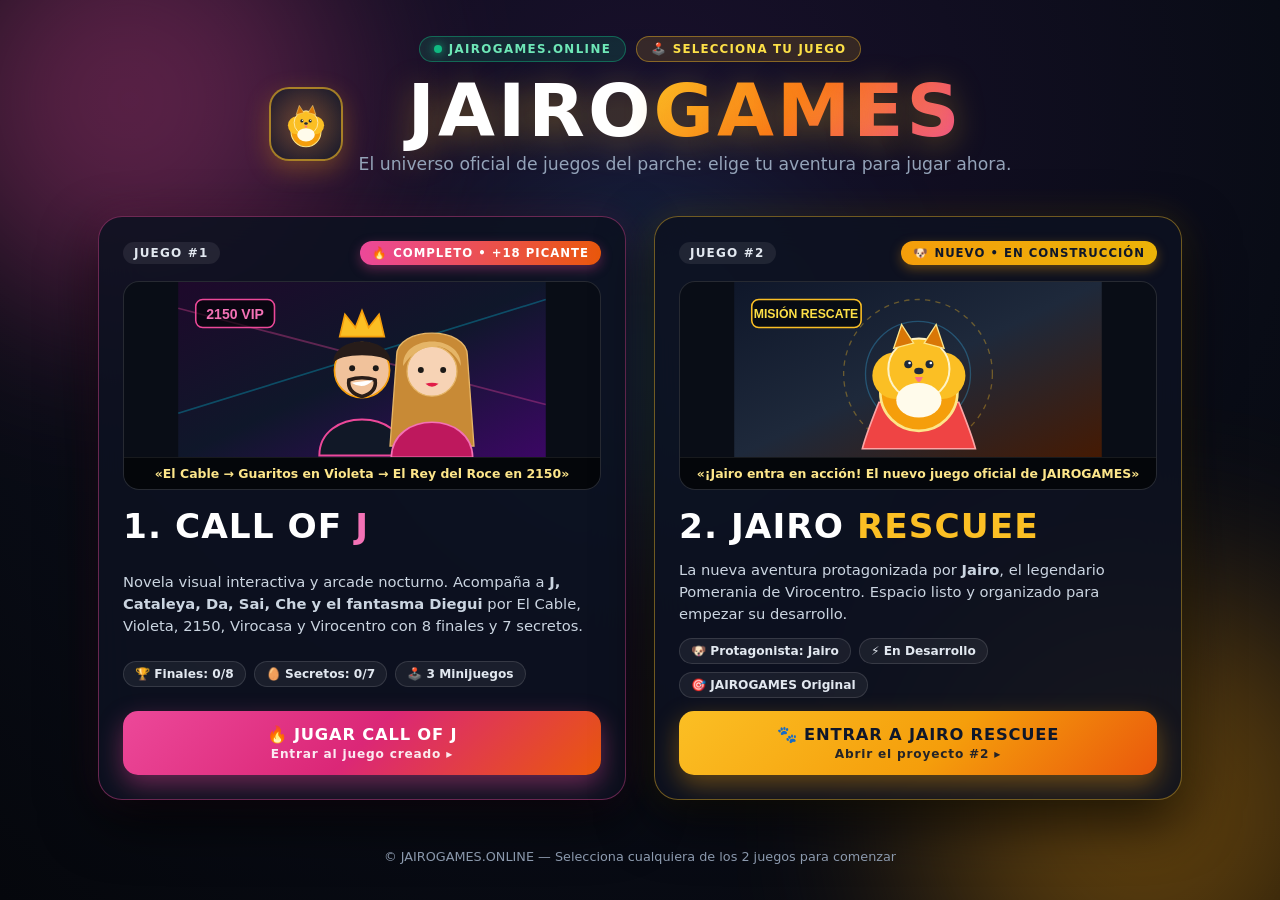
==== commit ebb850fe: "feat: add Jairo Rescuee game files including HTML, CSS, and JavaScript - Created game.js for game lo" ====
--- a/index.html
+++ b/index.html
@@ -3,412 +3,197 @@
 <head>
   <meta charset="UTF-8" />
   <meta name="viewport" content="width=device-width, initial-scale=1.0, maximum-scale=1.0, user-scalable=no" />
-  <title>CALL OF J — Novela Visual Interactiva</title>
-  <link rel="stylesheet" href="styles.css?v=5" />
+  <title>JAIROGAMES — Portal Oficial de Juegos</title>
+  <link rel="stylesheet" href="portal.css?v=1" />
 </head>
 <body>
-  <!-- Fondo dinámico de escenarios -->
-  <div id="scene-background" class="bg-menu">
-    <div class="bg-overlay"></div>
-    <div id="scene-art" class="scene-art"></div>
-    <div id="fx-layer" class="fx-layer"></div>
+  <!-- Fondo dinámico nocturno y partículas -->
+  <div class="portal-bg">
+    <div class="portal-glow glow-pink"></div>
+    <div class="portal-glow glow-gold"></div>
+    <div class="portal-glow glow-cyan"></div>
+    <div id="portal-fx" class="portal-fx"></div>
   </div>
 
-  <!-- Contenedor de notificaciones / logros picantes -->
-  <div id="toast-container" class="toast-container"></div>
+  <!-- Contenedor principal de la portada JAIROGAMES -->
+  <main class="portal-shell">
+    <!-- Encabezado de marca JAIROGAMES -->
+    <header class="portal-header">
+      <div class="brand-badge-row">
+        <span class="portal-pill-live"><span class="live-dot"></span> JAIROGAMES.ONLINE</span>
+        <span class="portal-pill-sub">🕹️ SELECCIONA TU JUEGO</span>
+      </div>
 
-  <!-- Barra Superior (HUD de 2 Niveles con Iconos Vectoriales SVG) -->
-  <header id="top-bar" class="top-bar hidden">
-    <div class="top-bar-main">
-      <div class="hud-left">
-        <button id="btn-menu" class="hud-btn hud-btn-menu" title="Volver al Menú Principal">
-          <svg class="ui-icon" viewBox="0 0 24 24" fill="none" stroke="currentColor" stroke-width="2.2" stroke-linecap="round">
-            <line x1="4" y1="7" x2="20" y2="7" />
-            <line x1="4" y1="12" x2="16" y2="12" />
-            <line x1="4" y1="17" x2="20" y2="17" />
+      <div class="brand-title-wrap">
+        <div id="mascot-jairo" class="brand-mascot" title="¡Toca a Jairo para que ladre!">
+          <svg viewBox="0 0 200 240" xmlns="http://www.w3.org/2000/svg">
+            <circle cx="100" cy="150" r="58" fill="#f59e0b" stroke="#fde68a" stroke-width="4"/>
+            <circle cx="65" cy="125" r="35" fill="#fbbf24"/>
+            <circle cx="135" cy="125" r="35" fill="#fbbf24"/>
+            <circle cx="100" cy="115" r="46" fill="#fbbf24" stroke="#fef3c7" stroke-width="3"/>
+            <polygon points="62,84 74,48 92,76" fill="#d97706" stroke="#fde68a" stroke-width="2"/>
+            <polygon points="138,84 126,48 108,76" fill="#d97706" stroke="#fde68a" stroke-width="2"/>
+            <ellipse cx="100" cy="162" rx="34" ry="26" fill="#fffbeb"/>
+            <circle cx="84" cy="108" r="6" fill="#1e293b"/>
+            <circle cx="116" cy="108" r="6" fill="#1e293b"/>
+            <circle cx="86" cy="106" r="2" fill="#fff"/>
+            <circle cx="118" cy="106" r="2" fill="#fff"/>
+            <ellipse cx="100" cy="118" rx="7" ry="5" fill="#1e293b"/>
+            <path d="M94 127 Q100 142 106 127 Z" fill="#fb7185"/>
           </svg>
-          <span class="btn-label">Menú</span>
-        </button>
-
-        <div class="location-badge" id="hud-location" title="Pista: Toca 3 veces seguidas este letrero...">
-          <svg class="ui-icon loc-pin-icon" viewBox="0 0 24 24" fill="none" stroke="currentColor" stroke-width="2.2" stroke-linecap="round" stroke-linejoin="round">
-            <path d="M12 21s-7-5.6-7-11a7 7 0 1 1 14 0c0 5.4-7 11-7 11z" />
-            <circle cx="12" cy="10" r="2.5" fill="currentColor" />
-          </svg>
-          <span id="location-name">EL CABLE → 2150</span>
+        </div>
+        <div>
+          <h1 class="portal-title">JAIRO<span>GAMES</span></h1>
+          <p class="portal-subtitle">El universo oficial de juegos del parche: elige tu aventura para jugar ahora.</p>
         </div>
       </div>
+    </header>
 
-      <div class="hud-right">
-        <button id="btn-bag-hud" class="hud-btn hud-btn-bag" title="Bolsillo de J, Tienda y Minijuegos">
-          <svg class="ui-icon icon-gold" viewBox="0 0 24 24" fill="none" stroke="currentColor" stroke-width="2" stroke-linecap="round" stroke-linejoin="round">
-            <rect x="3" y="7" width="18" height="13" rx="3" />
-            <path d="M8 7V5a2 2 0 0 1 2-2h4a2 2 0 0 1 2 2v2" />
-            <circle cx="16" cy="13.5" r="1.5" fill="currentColor" />
-          </svg>
-          <span class="btn-label">Bolsillo</span>
-          <span id="hud-money" class="hud-pill-val">$60k</span>
-        </button>
-
-        <button id="btn-phone-hud" class="hud-btn hud-btn-phone" title="Ver el Grupo de WhatsApp de la Noche">
-          <svg class="ui-icon icon-emerald" viewBox="0 0 24 24" fill="none" stroke="currentColor" stroke-width="2" stroke-linecap="round" stroke-linejoin="round">
-            <path d="M21 11.5a8.38 8.38 0 0 1-.9 3.8 8.5 8.5 0 0 1-7.6 4.7 8.38 8.38 0 0 1-3.8-.9L3 21l1.9-5.7a8.38 8.38 0 0 1-.9-3.8 8.5 8.5 0 0 1 4.7-7.6 8.38 8.38 0 0 1 3.8-.9h.5a8.48 8.48 0 0 1 8 8v.5z" />
-          </svg>
-          <span class="btn-label">WhatsApp</span>
-          <span id="phone-badge-hud" class="phone-notif-dot">3</span>
-        </button>
-
-        <button id="btn-secrets-hud" class="hud-btn hud-btn-secret" title="Easter Eggs y Secretos">
-          <svg class="ui-icon icon-purple" viewBox="0 0 24 24" fill="none" stroke="currentColor" stroke-width="2" stroke-linecap="round" stroke-linejoin="round">
-            <polygon points="12 2 15.09 8.26 22 9.27 17 14.14 18.18 21.02 12 17.77 5.82 21.02 7 14.14 2 9.27 8.91 8.26 12 2" />
-          </svg>
-          <span class="btn-label-xl">Secretos</span>
-          <span id="secrets-count-hud" class="hud-pill-val">0/7</span>
-        </button>
-
-        <button id="btn-lore" class="hud-btn" title="Ver Personajes">
-          <svg class="ui-icon icon-cyan" viewBox="0 0 24 24" fill="none" stroke="currentColor" stroke-width="2" stroke-linecap="round" stroke-linejoin="round">
-            <path d="M17 21v-2a4 4 0 0 0-4-4H5a4 4 0 0 0-4 4v2" />
-            <circle cx="9" cy="7" r="4" />
-            <path d="M23 21v-2a4 4 0 0 0-3-3.87" />
-            <path d="M16 3.13a4 4 0 0 1 0 7.75" />
-          </svg>
-          <span class="btn-label-xl">Personajes</span>
-        </button>
-
-        <button id="btn-map" class="hud-btn" title="Ver Escenarios">
-          <svg class="ui-icon icon-amber" viewBox="0 0 24 24" fill="none" stroke="currentColor" stroke-width="2" stroke-linecap="round" stroke-linejoin="round">
-            <polygon points="1 6 1 22 8 18 16 22 23 18 23 2 16 6 8 2 1 6" />
-            <line x1="8" y1="2" x2="8" y2="18" />
-            <line x1="16" y1="6" x2="16" y2="22" />
-          </svg>
-          <span class="btn-label-xl">Escenarios</span>
-        </button>
-
-        <button id="btn-music" class="hud-btn hud-btn-icon" title="Activar/Desactivar Música de Rumba (2150 Beat)">
-          <svg class="ui-icon icon-pink" viewBox="0 0 24 24" fill="none" stroke="currentColor" stroke-width="2.2" stroke-linecap="round" stroke-linejoin="round">
-            <path d="M9 18V5l12-2v13" />
-            <circle cx="6" cy="18" r="3" />
-            <circle cx="18" cy="16" r="3" />
-          </svg>
-        </button>
-
-        <button id="btn-audio" class="hud-btn hud-btn-icon" title="Activar/Desactivar Sonidos">
-          <svg class="ui-icon icon-cyan" viewBox="0 0 24 24" fill="none" stroke="currentColor" stroke-width="2.2" stroke-linecap="round" stroke-linejoin="round">
-            <polygon points="11 5 6 9 2 9 2 15 6 15 11 19 11 5" />
-            <path d="M15.54 8.46a5 5 0 0 1 0 7.07" />
-            <path d="M19.07 4.93a10 10 0 0 1 0 14.14" />
-          </svg>
-        </button>
-      </div>
-    </div>
-
-    <!-- Sub-barra flotante de Estadísticas con Iconos Vectoriales -->
-    <div class="hud-stats-dock">
-      <div class="stat-pill stat-pill-fire" title="Nivel de Calentura y Picante de J">
-        <span class="stat-icon-wrap icon-fire">
-          <svg class="stat-svg" viewBox="0 0 24 24" fill="currentColor">
-            <path d="M12 2c1.8 3.2 4.5 5.6 4.5 9.5 0 1.4-.5 2.7-1.3 3.7.8-.4 1.8-1.4 1.8-3.2 2.2 1.8 3 4.3 3 6.5 0 4.1-3.6 7.5-8 7.5s-8-3.4-8-7.5c0-3.7 2.5-6.6 5.2-9.3-.4 1.6.2 3.1 1.3 3.8-.5-3.2.5-7.4 1.5-11z"/>
-          </svg>
-        </span>
-        <span class="stat-label">Calentura</span>
-        <div class="stat-bar"><div id="bar-parche" class="stat-fill fill-fire" style="width: 25%"></div></div>
-        <span id="val-parche" class="stat-val">25%</span>
-      </div>
-
-      <div class="stat-pill stat-pill-spirit" title="Camino del Bien (Guía de Diegui para Da)">
-        <span class="stat-icon-wrap icon-spirit">
-          <svg class="stat-svg" viewBox="0 0 24 24" fill="none" stroke="currentColor" stroke-width="2.2" stroke-linecap="round" stroke-linejoin="round">
-            <path d="M9 10h.01M15 10h.01M12 2a8 8 0 0 0-8 8v12l3-3 2.5 2.5L12 19l2.5 2.5L17 19l3 3V10a8 8 0 0 0-8-8z"/>
-          </svg>
-        </span>
-        <span class="stat-label">Bien</span>
-        <div class="stat-bar"><div id="bar-diegui" class="stat-fill fill-spirit" style="width: 50%"></div></div>
-        <span id="val-diegui" class="stat-val">50%</span>
-      </div>
-
-      <div class="stat-pill stat-pill-shield" title="Paciencia de Che">
-        <span class="stat-icon-wrap icon-shield">
-          <svg class="stat-svg" viewBox="0 0 24 24" fill="none" stroke="currentColor" stroke-width="2.2" stroke-linecap="round" stroke-linejoin="round">
-            <path d="M12 22s8-4 8-10V5l-8-3-8 3v7c0 6 8 10 8 10z"/>
-          </svg>
-        </span>
-        <span class="stat-label">Control</span>
-        <div class="stat-bar"><div id="bar-che" class="stat-fill fill-shield" style="width: 70%"></div></div>
-        <span id="val-che" class="stat-val">70%</span>
-      </div>
-
-      <div class="stat-pill stat-pill-alert" title="Peligro en Virocentro">
-        <span class="stat-icon-wrap icon-alert">
-          <svg class="stat-svg" viewBox="0 0 24 24" fill="none" stroke="currentColor" stroke-width="2.2" stroke-linecap="round" stroke-linejoin="round">
-            <path d="M18 8A6 6 0 0 0 6 8c0 7-3 9-3 9h18s-3-2-3-9"/>
-            <path d="M13.73 21a2 2 0 0 1-3.46 0"/>
-          </svg>
-        </span>
-        <span class="stat-label">Alerta</span>
-        <div class="stat-bar"><div id="bar-alerta" class="stat-fill fill-alert" style="width: 15%"></div></div>
-        <span id="val-alerta" class="stat-val">15%</span>
-      </div>
-    </div>
-  </header>
-
-  <!-- PANTALLA DE INICIO (HOME PICANTE Y TEMÁTICO) -->
-  <main id="title-screen" class="title-screen">
-    <div class="home-shell">
-      <!-- Columna Izquierda: Identidad picante, acción principal y controles -->
-      <div class="home-hero-left">
-        <div class="home-badges-row">
-          <span class="title-tag">🔥 +18 EDICIÓN PICANTE</span>
-          <span class="title-subtag">🥃 EL CABLE • VIOLETA • 2150 • VIROCASA</span>
+    <!-- Selector de los 2 Juegos -->
+    <section class="games-grid" aria-label="Selector de Juegos">
+      <!-- JUEGO 1: CALL OF J -->
+      <article class="game-card card-callofj">
+        <div class="card-top-tags">
+          <span class="game-number-badge">JUEGO #1</span>
+          <span class="game-status-badge status-ready">🔥 COMPLETO • +18 PICANTE</span>
         </div>
 
-        <h1 class="game-title">CALL OF <span id="secret-j-letter" title="¿Qué pasa si tocas la J 5 veces?">J</span></h1>
-        <p class="game-subtitle">
-          Fingió cuidar a <strong>Da</strong> en El Cable, se prendió a punta de <strong>guaritos en Violeta</strong> y terminó <strong>mandándole mano a Cataleya</strong> en lo oscuro de <strong>2150</strong>.
-        </p>
+        <div class="card-banner banner-callofj">
+          <div class="banner-art">
+            <!-- Arte SVG de J y Cataleya en 2150 -->
+            <svg class="card-svg-scene" viewBox="0 0 420 200" xmlns="http://www.w3.org/2000/svg">
+              <defs>
+                <linearGradient id="bg2150" x1="0" y1="0" x2="1" y2="1">
+                  <stop offset="0%" stop-color="#1e092b"/>
+                  <stop offset="50%" stop-color="#0f172a"/>
+                  <stop offset="100%" stop-color="#3b0764"/>
+                </linearGradient>
+              </defs>
+              <rect width="420" height="200" fill="url(#bg2150)"/>
+              <line x1="0" y1="30" x2="420" y2="140" stroke="#ec4899" stroke-width="2" opacity="0.35"/>
+              <line x1="420" y1="20" x2="0" y2="150" stroke="#06b6d4" stroke-width="2" opacity="0.35"/>
+              <rect x="20" y="20" width="90" height="32" rx="8" fill="rgba(0,0,0,0.6)" stroke="#ec4899" stroke-width="1.8"/>
+              <text x="65" y="42" text-anchor="middle" fill="#f472b6" font-weight="900" font-size="16" font-family="sans-serif">2150 VIP</text>
 
-        <!-- Barra de calentura interactiva del Home -->
-        <div class="home-heat-widget">
-          <div class="home-heat-header">
-            <span id="home-j-status-label">🌶️ Estado de J: <strong>Modo Solapado (Calentura al 99%)</strong></span>
-            <button id="btn-home-spank" class="btn-home-spank" type="button">🖐️ ¡Mandar Mano!</button>
+              <!-- J -->
+              <g transform="translate(135, 22) scale(0.75)">
+                <polygon points="66,54 74,20 90,40 100,14 110,40 126,20 134,54" fill="#fbbf24" stroke="#f59e0b" stroke-width="2.5"/>
+                <path d="M35 235 C35 162 165 162 165 235 Z" fill="#111827" stroke="#ec4899" stroke-width="3"/>
+                <circle cx="100" cy="105" r="42" fill="#f1c29b" stroke="#f59e0b" stroke-width="2.5"/>
+                <path d="M56 95 C56 50 144 50 144 95 C138 78 62 78 56 95 Z" fill="#271c19"/>
+                <circle cx="85" cy="102" r="4.5" fill="#1c1917"/>
+                <circle cx="121" cy="102" r="4.5" fill="#1c1917"/>
+                <path d="M80 120 Q100 113 120 120 Q123 139 100 145 Q77 139 80 120 Z" fill="none" stroke="#291d18" stroke-width="5.5"/>
+                <path d="M84 124 Q102 136 117 120 Z" fill="#ffffff"/>
+              </g>
+
+              <!-- Cataleya -->
+              <g transform="translate(215, 24) scale(0.75)">
+                <path d="M46 82 C44 34 156 34 154 82 L164 218 L36 218 Z" fill="#c88a36" stroke="#e5b567" stroke-width="2"/>
+                <path d="M38 235 C40 164 160 164 162 235 Z" fill="#be185d" stroke="#f472b6" stroke-width="2.5"/>
+                <circle cx="100" cy="104" r="38" fill="#f7d3b5" stroke="#e5b567" stroke-width="2"/>
+                <path d="M56 96 C54 46 146 46 144 96 C134 72 115 66 106 66 C88 66 68 76 56 96 Z" fill="#e5b567"/>
+                <circle cx="83" cy="102" r="4.5" fill="#1c1917"/>
+                <circle cx="117" cy="102" r="4.5" fill="#1c1917"/>
+                <path d="M90 123 Q100 120 110 123 Q100 132 90 123 Z" fill="#e11d48"/>
+              </g>
+            </svg>
           </div>
-          <div class="home-heat-bar">
-            <div id="home-heat-fill" class="home-heat-fill" style="width: 88%"></div>
-          </div>
+          <div class="banner-Quote">«El Cable → Guaritos en Violeta → El Rey del Roce en 2150»</div>
         </div>
 
-        <!-- Botón Principal y Accesos de Colección -->
-        <div class="menu-actions">
-          <button id="btn-start-game" class="btn-primary">
-            <span>🔥 ENTRAR AL PARCHE (HISTORIA COMPLETA)</span>
-            <small>Empezar desde El Cable → Guaritos en Violeta → 2150</small>
-          </button>
-          <div class="menu-secondary-row">
-            <button id="btn-open-bag-menu" class="btn-secondary">
-              <svg class="ui-icon icon-gold" viewBox="0 0 24 24" fill="none" stroke="currentColor" stroke-width="2" stroke-linecap="round" stroke-linejoin="round">
-                <rect x="2" y="6" width="20" height="12" rx="4" />
-                <line x1="6" y1="12" x2="10" y2="12" />
-                <line x1="8" y1="10" x2="8" y2="14" />
-                <circle cx="15" cy="11" r="1" fill="currentColor" />
-                <circle cx="18" cy="13" r="1" fill="currentColor" />
-              </svg>
-              <span>Minijuegos y Tienda</span>
-            </button>
-            <button id="btn-open-phone-menu" class="btn-secondary">
-              <svg class="ui-icon icon-emerald" viewBox="0 0 24 24" fill="none" stroke="currentColor" stroke-width="2" stroke-linecap="round" stroke-linejoin="round">
-                <path d="M21 11.5a8.38 8.38 0 0 1-.9 3.8 8.5 8.5 0 0 1-7.6 4.7 8.38 8.38 0 0 1-3.8-.9L3 21l1.9-5.7a8.38 8.38 0 0 1-.9-3.8 8.5 8.5 0 0 1 4.7-7.6 8.38 8.38 0 0 1 3.8-.9h.5a8.48 8.48 0 0 1 8 8v.5z" />
-              </svg>
-              <span>WhatsApp del Parche</span>
-            </button>
-            <button id="btn-open-endings" class="btn-secondary">
-              <svg class="ui-icon icon-amber" viewBox="0 0 24 24" fill="none" stroke="currentColor" stroke-width="2" stroke-linecap="round" stroke-linejoin="round">
-                <path d="M6 9H4.5a2.5 2.5 0 0 1 0-5H6" />
-                <path d="M18 9h1.5a2.5 2.5 0 0 0 0-5H18" />
-                <path d="M4 22h16" />
-                <path d="M10 14.66V17c0 .55-.47.98-.97 1.21C7.85 18.75 7 20.24 7 22" />
-                <path d="M14 14.66V17c0 .55.47.98.97 1.21C16.15 18.75 17 20.24 17 22" />
-                <path d="M18 2H6v7a6 6 0 0 0 12 0V2Z" />
-              </svg>
-              <span>Finales (<span id="endings-count">0/8</span>)</span>
-            </button>
-            <button id="btn-open-secrets" class="btn-secondary btn-secret-menu">
-              <svg class="ui-icon icon-purple" viewBox="0 0 24 24" fill="none" stroke="currentColor" stroke-width="2" stroke-linecap="round" stroke-linejoin="round">
-                <polygon points="12 2 15.09 8.26 22 9.27 17 14.14 18.18 21.02 12 17.77 5.82 21.02 7 14.14 2 9.27 8.91 8.26 12 2" />
-              </svg>
-              <span>Easter Eggs (<span id="secrets-count-menu">0/7</span>)</span>
-            </button>
-          </div>
-        </div>
-      </div>
+        <div class="card-body">
+          <h2 class="card-game-title">1. CALL OF <span>J</span></h2>
+          <p class="card-game-desc">
+            Novela visual interactiva y arcade nocturno. Acompaña a <strong>J, Cataleya, Da, Sai, Che y el fantasma Diegui</strong> por El Cable, Violeta, 2150, Virocasa y Virocentro con 8 finales y 7 secretos.
+          </p>
 
-      <!-- Columna Derecha: Diorama en vivo de J y Cataleya + Acceso directo a los 3 escenarios -->
-      <div class="home-hero-right">
-        <div class="home-stage-card" id="home-stage-card" title="Haz clic para cambiar la escena en vivo de J y Cataleya">
-          <div class="home-stage-top">
-            <span class="home-live-pill"><span class="live-dot"></span> CÁMARA VIP EN VIVO: 2150 / VIOLETA</span>
-            <span class="home-taxi-pill">🚕 Alerta de Taxi Canon</span>
+          <div class="card-stats-row">
+            <span class="stat-chip" id="coj-endings-stat">🏆 Finales: 0/8</span>
+            <span class="stat-chip" id="coj-secrets-stat">🥚 Secretos: 0/7</span>
+            <span class="stat-chip">🕹️ 3 Minijuegos</span>
           </div>
 
-          <div class="home-diorama" id="home-diorama">
-            <div class="home-diorama-char home-char-ghost" id="home-char-side"></div>
-            <div class="home-diorama-char home-char-j" id="home-char-j"></div>
-            <div class="home-diorama-char home-char-cat" id="home-char-cat"></div>
+          <a href="call-of-j/index.html" class="btn-play btn-play-callofj">
+            <span>🔥 JUGAR CALL OF J</span>
+            <small>Entrar al juego creado ▸</small>
+          </a>
+        </div>
+      </article>
+
+      <!-- JUEGO 2: JAIRO RESCUEE -->
+      <article class="game-card card-jairorescue">
+        <div class="card-top-tags">
+          <span class="game-number-badge">JUEGO #2</span>
+          <span class="game-status-badge status-new">🐶 NUEVO • EN CONSTRUCCIÓN</span>
+        </div>
+
+        <div class="card-banner banner-jairorescue">
+          <div class="banner-art">
+            <!-- Arte SVG de Jairo Rescuee -->
+            <svg class="card-svg-scene" viewBox="0 0 420 200" xmlns="http://www.w3.org/2000/svg">
+              <defs>
+                <linearGradient id="bgRescue" x1="0" y1="0" x2="1" y2="1">
+                  <stop offset="0%" stop-color="#0f172a"/>
+                  <stop offset="50%" stop-color="#1e293b"/>
+                  <stop offset="100%" stop-color="#451a03"/>
+                </linearGradient>
+              </defs>
+              <rect width="420" height="200" fill="url(#bgRescue)"/>
+              <!-- Radar / Ondas de rescate -->
+              <circle cx="210" cy="105" r="85" fill="none" stroke="#fbbf24" stroke-width="1.5" stroke-dasharray="6 6" opacity="0.35"/>
+              <circle cx="210" cy="105" r="60" fill="none" stroke="#38bdf8" stroke-width="1.5" opacity="0.3"/>
+              <rect x="20" y="20" width="125" height="32" rx="8" fill="rgba(0,0,0,0.6)" stroke="#fbbf24" stroke-width="1.8"/>
+              <text x="82" y="41" text-anchor="middle" fill="#fde047" font-weight="900" font-size="14" font-family="sans-serif">MISIÓN RESCATE</text>
+
+              <!-- Jairo Heroico en el centro -->
+              <g transform="translate(135, 12) scale(0.76)">
+                <!-- Capa de rescate roja -->
+                <path d="M40 165 Q20 215 15 235 L185 235 Q180 215 160 165 Z" fill="#ef4444" stroke="#fca5a5" stroke-width="2.5"/>
+                <circle cx="100" cy="150" r="58" fill="#f59e0b" stroke="#fde68a" stroke-width="4"/>
+                <circle cx="65" cy="125" r="35" fill="#fbbf24"/>
+                <circle cx="135" cy="125" r="35" fill="#fbbf24"/>
+                <circle cx="100" cy="115" r="46" fill="#fbbf24" stroke="#fef3c7" stroke-width="3"/>
+                <polygon points="62,84 74,48 92,76" fill="#d97706" stroke="#fde68a" stroke-width="2"/>
+                <polygon points="138,84 126,48 108,76" fill="#d97706" stroke="#fde68a" stroke-width="2"/>
+                <ellipse cx="100" cy="162" rx="34" ry="26" fill="#fffbeb"/>
+                <circle cx="84" cy="108" r="6" fill="#1e293b"/>
+                <circle cx="116" cy="108" r="6" fill="#1e293b"/>
+                <circle cx="86" cy="106" r="2" fill="#fff"/>
+                <circle cx="118" cy="106" r="2" fill="#fff"/>
+                <ellipse cx="100" cy="118" rx="7" ry="5" fill="#1e293b"/>
+                <path d="M94 127 Q100 142 106 127 Z" fill="#fb7185"/>
+              </g>
+            </svg>
+          </div>
+          <div class="banner-Quote">«¡Jairo entra en acción! El nuevo juego oficial de JAIROGAMES»</div>
+        </div>
+
+        <div class="card-body">
+          <h2 class="card-game-title title-rescue">2. JAIRO <span>RESCUEE</span></h2>
+          <p class="card-game-desc">
+            La nueva aventura protagonizada por <strong>Jairo</strong>, el legendario Pomerania de Virocentro. Espacio listo y organizado para empezar su desarrollo.
+          </p>
+
+          <div class="card-stats-row">
+            <span class="stat-chip">🐶 Protagonista: Jairo</span>
+            <span class="stat-chip">⚡ En Desarrollo</span>
+            <span class="stat-chip">🎯 JAIROGAMES Original</span>
           </div>
 
-          <div class="home-live-quote" id="home-live-quote">
-            «Che, quédese tranquilo que yo me pego a Cataleya toda la noche pa’ cuidarla de Da...» 😏🔥
-          </div>
+          <a href="jairo-rescuee/index.html" class="btn-play btn-play-rescue">
+            <span>🐾 ENTRAR A JAIRO RESCUEE</span>
+            <small>Abrir el proyecto #2 ▸</small>
+          </a>
         </div>
+      </article>
+    </section>
 
-        <!-- Selector rápido de las 3 paradas de la noche -->
-        <div class="home-routes-title">⚡ SALTAR DIRECTO A UN ESCENARIO DE LA NOCHE:</div>
-        <div class="home-routes-grid" id="home-routes-grid"></div>
-      </div>
-
-      <!-- Tira inferior de elenco con sus roles reales -->
-      <div class="home-cast-bar">
-        <div class="home-cast-label">EL PARCHE DE LA NOCHE (TOCA PARA VER EXPEDIENTE):</div>
-        <div class="hero-cast-preview" id="hero-cast-preview"></div>
-      </div>
-    </div>
+    <footer class="portal-footer">
+      <span>© JAIROGAMES.ONLINE — Selecciona cualquiera de los 2 juegos para comenzar</span>
+    </footer>
   </main>
 
-  <!-- PANTALLA DE JUEGO (NOVELA VISUAL) -->
-  <section id="game-screen" class="game-screen hidden">
-    <!-- Banner de transición de escenario -->
-    <div id="chapter-banner" class="chapter-banner hidden">
-      <div class="chapter-number" id="banner-subtitle">ESCENARIO 1</div>
-      <div class="chapter-title" id="banner-title">2150</div>
-      <div class="chapter-desc" id="banner-desc">El escenario principal donde todo comienza</div>
-    </div>
-
-    <!-- Escenario de Personajes en Pantalla -->
-    <div id="stage-characters" class="stage-characters">
-      <div id="char-left" class="char-slot slot-left"></div>
-      <div id="char-center" class="char-slot slot-center"></div>
-      <div id="char-right" class="char-slot slot-right"></div>
-    </div>
-
-    <!-- Caja de Diálogo y Decisiones -->
-    <div class="dialogue-wrapper">
-      <!-- Opciones de decisión -->
-      <div id="choices-container" class="choices-container hidden"></div>
-
-      <!-- Cuadro de diálogo -->
-      <div id="dialogue-box" class="dialogue-box">
-        <div class="speaker-row">
-          <div class="speaker-left-group">
-            <div id="speaker-badge" class="speaker-badge">NARRADOR</div>
-            <span id="spicy-indicator" class="spicy-indicator hidden">🔥 MODO MANO LARGA</span>
-            <div id="active-flags-bar" class="active-flags-bar"></div>
-          </div>
-          <div class="speaker-right-actions">
-            <button id="btn-quick-roce" class="btn-quick-roce hidden" title="Darle un rocecito extra a Cataleya">🍑 Rozárselo</button>
-            <button id="btn-back-step" class="btn-back-step hidden" title="Retroceder a la escena anterior">↩ Atrás</button>
-          </div>
-        </div>
-        <p id="dialogue-text" class="dialogue-text"></p>
-        <div class="dialogue-footer">
-          <span id="dialogue-hint" class="dialogue-hint">Toca o presiona [Espacio] para continuar ▸</span>
-        </div>
-      </div>
-    </div>
-  </section>
-
-  <!-- MODAL: WHATSAPP DEL PARCHE Y CHAT CON CATALEYA -->
-  <div id="modal-phone" class="modal-backdrop hidden">
-    <div class="modal-card phone-modal-card">
-      <div class="modal-header phone-header">
-        <div>
-          <h2>📱 Celular de J — WhatsApp Nocturno</h2>
-          <small style="color: #86efac; font-weight: 700;">● En línea: El Parche de El Cable y Cataleya 💋</small>
-        </div>
-        <button class="modal-close" data-close="modal-phone">✕</button>
-      </div>
-      <div class="modal-body phone-body">
-        <div class="phone-tabs">
-          <button id="tab-group-chat" class="phone-tab active">🥃 Grupo: Parche 2150</button>
-          <button id="tab-cataleya-chat" class="phone-tab">💋 Chat Privado: Cataleya</button>
-        </div>
-        <div id="phone-messages-list" class="phone-messages-list"></div>
-      </div>
-    </div>
-  </div>
-
-  <!-- MODAL: EXPEDIENTES DE PERSONAJES -->
-  <div id="modal-lore" class="modal-backdrop hidden">
-    <div class="modal-card">
-      <div class="modal-header">
-        <h2>📖 Personajes y Trasfondo</h2>
-        <button class="modal-close" data-close="modal-lore">✕</button>
-      </div>
-      <div class="modal-body">
-        <div id="lore-grid" class="lore-grid"></div>
-      </div>
-    </div>
-  </div>
-
-  <!-- MODAL: LOS 3 ESCENARIOS -->
-  <div id="modal-map" class="modal-backdrop hidden">
-    <div class="modal-card">
-      <div class="modal-header">
-        <h2>🗺️ Los 3 Escenarios</h2>
-        <button class="modal-close" data-close="modal-map">✕</button>
-      </div>
-      <div class="modal-body">
-        <p class="modal-intro">Explora cada uno de los 3 escenarios de la historia o salta directamente a cualquiera de ellos:</p>
-        <div id="scenarios-grid" class="scenarios-grid"></div>
-      </div>
-    </div>
-  </div>
-
-  <!-- MODAL: FINALES DESBLOQUEADOS -->
-  <div id="modal-endings" class="modal-backdrop hidden">
-    <div class="modal-card">
-      <div class="modal-header">
-        <h2>🏆 Galería de Finales</h2>
-        <button class="modal-close" data-close="modal-endings">✕</button>
-      </div>
-      <div class="modal-body">
-        <div id="endings-grid" class="endings-grid"></div>
-      </div>
-    </div>
-  </div>
-
-  <!-- MODAL: EASTER EGGS Y SECRETOS -->
-  <div id="modal-secrets" class="modal-backdrop hidden">
-    <div class="modal-card">
-      <div class="modal-header">
-        <h2>🥚 Easter Eggs y Secretos Ocultos</h2>
-        <button class="modal-close" data-close="modal-secrets">✕</button>
-      </div>
-      <div class="modal-body">
-        <p class="modal-intro">Hay 7 secretos escondidos en el juego. Usa las pistas para encontrarlos todos (al descubrir 3 se desbloquea el Final Secreto 6 en 2150):</p>
-        <div class="secret-code-box">
-          <input id="secret-code-input" type="text" placeholder="Escribe un código secreto (ej: ROCE, MANO, 2150)..." maxlength="12" />
-          <button id="btn-submit-code" class="btn-home-spank" type="button">🔑 Activar Código</button>
-        </div>
-        <div id="secrets-grid" class="endings-grid"></div>
-      </div>
-    </div>
-  </div>
-
-  <!-- MODAL: BOLSILLO DE J, TIENDA NOCTURNA Y ARCADE DE MINIJUEGOS -->
-  <div id="modal-bag" class="modal-backdrop hidden">
-    <div class="modal-card">
-      <div class="modal-header">
-        <div>
-          <h2>🎒 Bolsillo de J, Tienda de El Cable y Minijuegos</h2>
-          <small style="color: #fde047; font-weight: 800;">💵 Plata disponible: <span id="bag-money-label">$60.000</span></small>
-        </div>
-        <button class="modal-close" data-close="modal-bag">✕</button>
-      </div>
-      <div class="modal-body">
-        <div class="phone-tabs">
-          <button id="tab-bag-items" class="phone-tab active">🎒 Bolsillo y Tienda Nocturna</button>
-          <button id="tab-bag-arcade" class="phone-tab">🕹️ Arcade de Minijuegos (Gana Plata e Ítems)</button>
-        </div>
-        <div id="bag-content-area"></div>
-      </div>
-    </div>
-  </div>
-
-  <!-- MODAL: DESAFÍO / MINIJUEGO EN TIEMPO REAL -->
-  <div id="modal-minigame" class="modal-backdrop hidden">
-    <div class="modal-card minigame-modal-card">
-      <div class="modal-header">
-        <h2 id="mg-title">🕹️ DESAFÍO NOCTURNO</h2>
-        <button id="btn-close-mg" class="modal-close">✕</button>
-      </div>
-      <div class="modal-body">
-        <p id="mg-instructions" class="modal-intro"></p>
-        <div id="mg-stage" class="mg-stage"></div>
-      </div>
-    </div>
-  </div>
-
-  <script src="data.js?v=5"></script>
-  <script src="game.js?v=5"></script>
+  <script src="portal.js?v=1"></script>
 </body>
 </html>
--- a/portal.css
+++ b/portal.css
@@ -0,0 +1,426 @@
+:root {
+  --bg-dark: #070910;
+  --panel-bg: rgba(13, 18, 32, 0.88);
+  --accent-gold: #fbbf24;
+  --accent-pink: #ec4899;
+  --accent-cyan: #38bdf8;
+  --text-main: #f8fafc;
+  --text-muted: #94a3b8;
+}
+
+* {
+  box-sizing: border-box;
+  margin: 0;
+  padding: 0;
+  user-select: none;
+  -webkit-tap-highlight-color: transparent;
+}
+
+html, body {
+  font-family: 'Segoe UI', system-ui, -apple-system, BlinkMacSystemFont, sans-serif;
+  background-color: var(--bg-dark);
+  color: var(--text-main);
+  min-height: 100dvh;
+  width: 100%;
+  overflow-x: hidden;
+  position: relative;
+}
+
+/* Fondo con luces de neón y partículas */
+.portal-bg {
+  position: fixed;
+  inset: 0;
+  z-index: 0;
+  background: radial-gradient(circle at 50% 15%, #19102c 0%, #090c16 65%, #05070c 100%);
+  overflow: hidden;
+  pointer-events: none;
+}
+
+.portal-glow {
+  position: absolute;
+  border-radius: 50%;
+  filter: blur(95px);
+  opacity: 0.35;
+}
+
+.glow-pink {
+  width: 420px;
+  height: 420px;
+  background: #ec4899;
+  top: -110px;
+  left: -80px;
+}
+
+.glow-gold {
+  width: 450px;
+  height: 450px;
+  background: #f59e0b;
+  bottom: -140px;
+  right: -90px;
+}
+
+.glow-cyan {
+  width: 340px;
+  height: 340px;
+  background: #06b6d4;
+  top: 40%;
+  left: 50%;
+  transform: translate(-50%, -50%);
+  opacity: 0.18;
+}
+
+.portal-fx {
+  position: absolute;
+  inset: 0;
+  pointer-events: none;
+}
+
+.fx-emoji {
+  position: absolute;
+  font-size: 1.8rem;
+  animation: floatUp 1.8s ease-out forwards;
+}
+
+@keyframes floatUp {
+  0% { opacity: 0; transform: translateY(10px) scale(0.6); }
+  20% { opacity: 1; transform: translateY(-10px) scale(1.15); }
+  100% { opacity: 0; transform: translateY(-110px) scale(0.9); }
+}
+
+/* Contenedor Principal */
+.portal-shell {
+  position: relative;
+  z-index: 2;
+  max-width: 1140px;
+  margin: 0 auto;
+  min-height: 100dvh;
+  padding: clamp(18px, 3vw, 36px) clamp(16px, 3vw, 28px);
+  display: flex;
+  flex-direction: column;
+  justify-content: space-between;
+  gap: 24px;
+}
+
+/* Cabecera JAIROGAMES */
+.portal-header {
+  text-align: center;
+  display: flex;
+  flex-direction: column;
+  align-items: center;
+  gap: 12px;
+}
+
+.brand-badge-row {
+  display: flex;
+  flex-wrap: wrap;
+  justify-content: center;
+  gap: 10px;
+}
+
+.portal-pill-live {
+  display: inline-flex;
+  align-items: center;
+  gap: 7px;
+  background: rgba(16, 185, 129, 0.15);
+  border: 1px solid rgba(16, 185, 129, 0.45);
+  color: #6ee7b7;
+  font-size: 0.74rem;
+  font-weight: 900;
+  letter-spacing: 1.4px;
+  padding: 5px 14px;
+  border-radius: 999px;
+}
+
+.live-dot {
+  width: 8px;
+  height: 8px;
+  border-radius: 50%;
+  background: #10b981;
+  box-shadow: 0 0 10px #10b981;
+  animation: pulseDot 1.6s infinite;
+}
+
+@keyframes pulseDot {
+  0%, 100% { transform: scale(1); opacity: 1; }
+  50% { transform: scale(1.3); opacity: 0.65; }
+}
+
+.portal-pill-sub {
+  display: inline-flex;
+  align-items: center;
+  background: rgba(251, 191, 36, 0.14);
+  border: 1px solid rgba(251, 191, 36, 0.42);
+  color: #fde047;
+  font-size: 0.74rem;
+  font-weight: 800;
+  letter-spacing: 1.2px;
+  padding: 5px 14px;
+  border-radius: 999px;
+}
+
+.brand-title-wrap {
+  display: flex;
+  align-items: center;
+  justify-content: center;
+  gap: 16px;
+  flex-wrap: wrap;
+}
+
+.brand-mascot {
+  width: 74px;
+  height: 74px;
+  border-radius: 20px;
+  background: radial-gradient(circle, rgba(251, 191, 36, 0.28), rgba(15, 23, 42, 0.85));
+  border: 2px solid rgba(251, 191, 36, 0.6);
+  box-shadow: 0 8px 25px rgba(245, 158, 11, 0.3);
+  cursor: pointer;
+  transition: transform 0.2s cubic-bezier(0.34, 1.56, 0.64, 1);
+  display: flex;
+  align-items: center;
+  justify-content: center;
+  padding: 4px;
+}
+
+.brand-mascot:hover {
+  transform: scale(1.08) rotate(-4deg);
+}
+
+.brand-mascot svg {
+  width: 100%;
+  height: 100%;
+}
+
+.portal-title {
+  font-size: clamp(2.6rem, 6vw, 4.6rem);
+  font-weight: 900;
+  letter-spacing: 3px;
+  line-height: 1;
+  text-transform: uppercase;
+  color: #ffffff;
+  text-shadow: 0 6px 32px rgba(251, 191, 36, 0.35);
+}
+
+.portal-title span {
+  background: linear-gradient(135deg, #fbbf24 0%, #f97316 45%, #ec4899 100%);
+  -webkit-background-clip: text;
+  -webkit-text-fill-color: transparent;
+}
+
+.portal-subtitle {
+  color: var(--text-muted);
+  font-size: clamp(0.92rem, 1.5vw, 1.08rem);
+  margin-top: 6px;
+}
+
+/* Grid de los 2 Juegos */
+.games-grid {
+  display: grid;
+  grid-template-columns: repeat(2, 1fr);
+  gap: clamp(18px, 2.5vw, 28px);
+  align-items: stretch;
+}
+
+.game-card {
+  background: var(--panel-bg);
+  backdrop-filter: blur(20px);
+  border-radius: 24px;
+  padding: clamp(16px, 2.2vw, 24px);
+  display: flex;
+  flex-direction: column;
+  justify-content: space-between;
+  gap: 16px;
+  transition: transform 0.25s ease, box-shadow 0.25s ease, border-color 0.25s ease;
+  position: relative;
+  overflow: hidden;
+}
+
+.card-callofj {
+  border: 1.5px solid rgba(236, 72, 153, 0.42);
+  box-shadow: 0 20px 55px rgba(0, 0, 0, 0.75), 0 0 35px rgba(236, 72, 153, 0.14);
+}
+
+.card-callofj:hover {
+  transform: translateY(-5px);
+  border-color: #ec4899;
+  box-shadow: 0 24px 65px rgba(0, 0, 0, 0.85), 0 0 45px rgba(236, 72, 153, 0.28);
+}
+
+.card-jairorescue {
+  border: 1.5px solid rgba(251, 191, 36, 0.42);
+  box-shadow: 0 20px 55px rgba(0, 0, 0, 0.75), 0 0 35px rgba(251, 191, 36, 0.14);
+}
+
+.card-jairorescue:hover {
+  transform: translateY(-5px);
+  border-color: #fbbf24;
+  box-shadow: 0 24px 65px rgba(0, 0, 0, 0.85), 0 0 45px rgba(251, 191, 36, 0.28);
+}
+
+.card-top-tags {
+  display: flex;
+  align-items: center;
+  justify-content: space-between;
+  gap: 8px;
+}
+
+.game-number-badge {
+  font-size: 0.75rem;
+  font-weight: 900;
+  letter-spacing: 1.2px;
+  padding: 4px 11px;
+  border-radius: 999px;
+  background: rgba(255, 255, 255, 0.08);
+  color: #e2e8f0;
+}
+
+.game-status-badge {
+  font-size: 0.73rem;
+  font-weight: 900;
+  letter-spacing: 1px;
+  padding: 5px 12px;
+  border-radius: 999px;
+}
+
+.status-ready {
+  background: linear-gradient(90deg, #ec4899, #ea580c);
+  color: #fff;
+  box-shadow: 0 4px 12px rgba(236, 72, 153, 0.35);
+}
+
+.status-new {
+  background: linear-gradient(90deg, #f59e0b, #eab308);
+  color: #0f172a;
+  box-shadow: 0 4px 12px rgba(245, 158, 11, 0.35);
+}
+
+.card-banner {
+  border-radius: 16px;
+  overflow: hidden;
+  border: 1px solid rgba(255, 255, 255, 0.12);
+  background: #090d16;
+}
+
+.banner-art {
+  height: 175px;
+  width: 100%;
+  overflow: hidden;
+}
+
+.card-svg-scene {
+  width: 100%;
+  height: 100%;
+  display: block;
+}
+
+.banner-Quote {
+  padding: 8px 12px;
+  font-size: 0.78rem;
+  font-weight: 700;
+  text-align: center;
+  background: rgba(0, 0, 0, 0.55);
+  color: #fde68a;
+  border-top: 1px solid rgba(255, 255, 255, 0.08);
+}
+
+.card-body {
+  display: flex;
+  flex-direction: column;
+  gap: 13px;
+  flex: 1;
+  justify-content: space-between;
+}
+
+.card-game-title {
+  font-size: clamp(1.55rem, 2.8vw, 2.15rem);
+  font-weight: 900;
+  letter-spacing: 1px;
+  color: #fff;
+}
+
+.card-game-title span {
+  color: #f472b6;
+}
+
+.title-rescue span {
+  color: #fbbf24;
+}
+
+.card-game-desc {
+  font-size: 0.92rem;
+  line-height: 1.5;
+  color: #cbd5e1;
+}
+
+.card-stats-row {
+  display: flex;
+  flex-wrap: wrap;
+  gap: 8px;
+}
+
+.stat-chip {
+  font-size: 0.76rem;
+  font-weight: 800;
+  padding: 5px 11px;
+  border-radius: 999px;
+  background: rgba(255, 255, 255, 0.06);
+  border: 1px solid rgba(255, 255, 255, 0.12);
+  color: #e2e8f0;
+}
+
+.btn-play {
+  display: flex;
+  flex-direction: column;
+  align-items: center;
+  justify-content: center;
+  gap: 3px;
+  text-decoration: none;
+  padding: 14px 20px;
+  border-radius: 15px;
+  font-weight: 900;
+  font-size: 1.02rem;
+  letter-spacing: 0.8px;
+  transition: transform 0.18s ease, box-shadow 0.18s ease, filter 0.18s ease;
+}
+
+.btn-play small {
+  font-size: 0.76rem;
+  font-weight: 700;
+  opacity: 0.9;
+}
+
+.btn-play-callofj {
+  background: linear-gradient(135deg, #ec4899 0%, #db2777 50%, #ea580c 100%);
+  color: #ffffff;
+  box-shadow: 0 10px 26px rgba(236, 72, 153, 0.42);
+}
+
+.btn-play-callofj:hover {
+  transform: translateY(-2px);
+  filter: brightness(1.08);
+  box-shadow: 0 14px 32px rgba(236, 72, 153, 0.58);
+}
+
+.btn-play-rescue {
+  background: linear-gradient(135deg, #fbbf24 0%, #f59e0b 55%, #ea580c 100%);
+  color: #0f172a;
+  box-shadow: 0 10px 26px rgba(245, 158, 11, 0.38);
+}
+
+.btn-play-rescue:hover {
+  transform: translateY(-2px);
+  filter: brightness(1.06);
+  box-shadow: 0 14px 32px rgba(245, 158, 11, 0.55);
+}
+
+.portal-footer {
+  text-align: center;
+  font-size: 0.8rem;
+  color: var(--text-muted);
+  padding-top: 6px;
+}
+
+@media (max-width: 820px) {
+  .games-grid {
+    grid-template-columns: 1fr;
+  }
+}
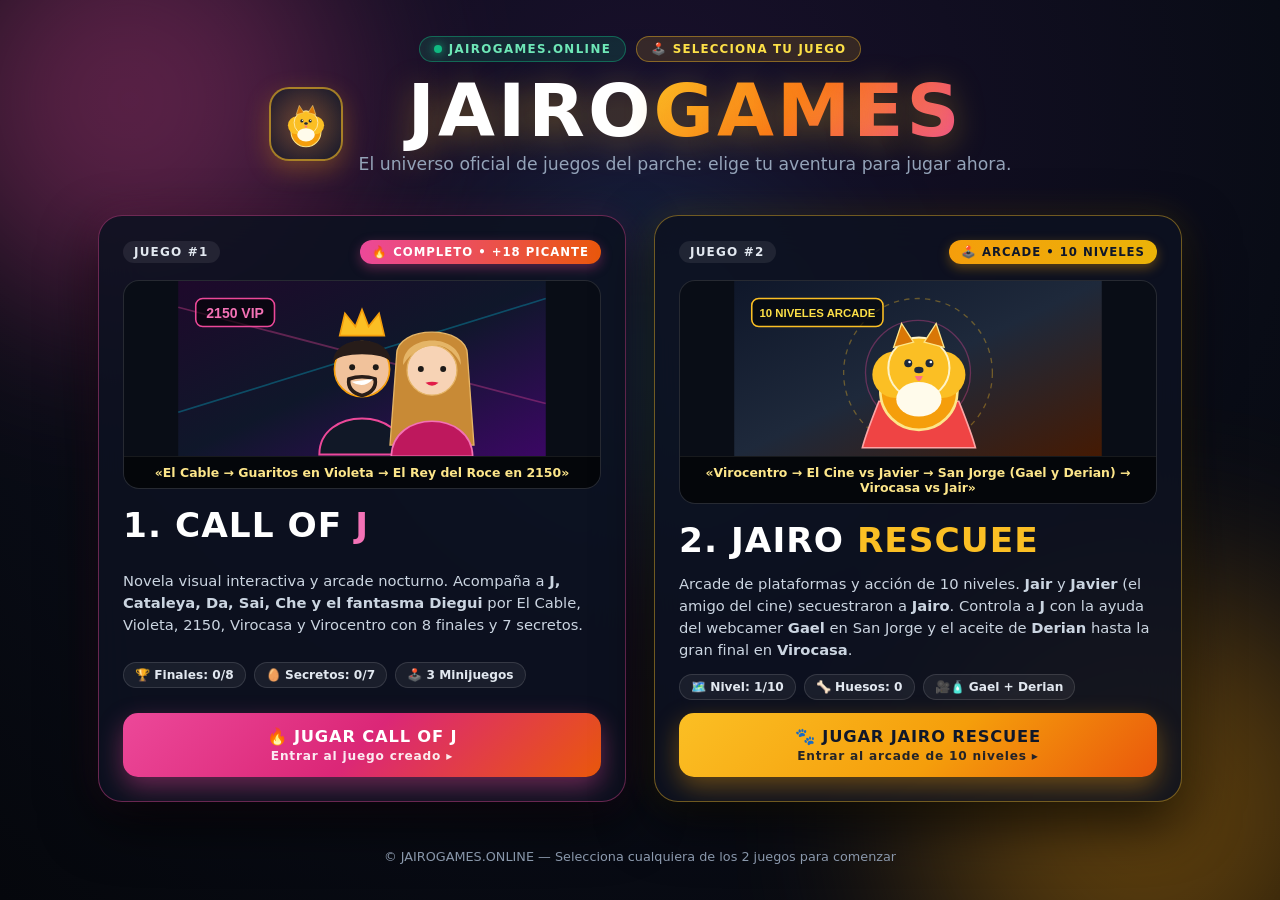
==== commit 9f20e24c: "feat: Revamp Jairo Rescuee UI and gameplay mechanics - Updated index.html to enhance the game interf" ====
--- a/index.html
+++ b/index.html
@@ -125,7 +125,7 @@
       <article class="game-card card-jairorescue">
         <div class="card-top-tags">
           <span class="game-number-badge">JUEGO #2</span>
-          <span class="game-status-badge status-new">🐶 NUEVO • EN CONSTRUCCIÓN</span>
+          <span class="game-status-badge status-new">🕹️ ARCADE • 10 NIVELES</span>
         </div>
 
         <div class="card-banner banner-jairorescue">
@@ -142,9 +142,9 @@
               <rect width="420" height="200" fill="url(#bgRescue)"/>
               <!-- Radar / Ondas de rescate -->
               <circle cx="210" cy="105" r="85" fill="none" stroke="#fbbf24" stroke-width="1.5" stroke-dasharray="6 6" opacity="0.35"/>
-              <circle cx="210" cy="105" r="60" fill="none" stroke="#38bdf8" stroke-width="1.5" opacity="0.3"/>
-              <rect x="20" y="20" width="125" height="32" rx="8" fill="rgba(0,0,0,0.6)" stroke="#fbbf24" stroke-width="1.8"/>
-              <text x="82" y="41" text-anchor="middle" fill="#fde047" font-weight="900" font-size="14" font-family="sans-serif">MISIÓN RESCATE</text>
+              <circle cx="210" cy="105" r="60" fill="none" stroke="#ec4899" stroke-width="1.5" opacity="0.35"/>
+              <rect x="20" y="20" width="150" height="32" rx="8" fill="rgba(0,0,0,0.6)" stroke="#fbbf24" stroke-width="1.8"/>
+              <text x="95" y="41" text-anchor="middle" fill="#fde047" font-weight="900" font-size="13" font-family="sans-serif">10 NIVELES ARCADE</text>
 
               <!-- Jairo Heroico en el centro -->
               <g transform="translate(135, 12) scale(0.76)">
@@ -166,24 +166,24 @@
               </g>
             </svg>
           </div>
-          <div class="banner-Quote">«¡Jairo entra en acción! El nuevo juego oficial de JAIROGAMES»</div>
+          <div class="banner-Quote">«Virocentro → El Cine vs Javier → San Jorge (Gael y Derian) → Virocasa vs Jair»</div>
         </div>
 
         <div class="card-body">
           <h2 class="card-game-title title-rescue">2. JAIRO <span>RESCUEE</span></h2>
           <p class="card-game-desc">
-            La nueva aventura protagonizada por <strong>Jairo</strong>, el legendario Pomerania de Virocentro. Espacio listo y organizado para empezar su desarrollo.
+            Arcade de plataformas y acción de 10 niveles. <strong>Jair</strong> y <strong>Javier</strong> (el amigo del cine) secuestraron a <strong>Jairo</strong>. Controla a <strong>J</strong> con la ayuda del webcamer <strong>Gael</strong> en San Jorge y el aceite de <strong>Derian</strong> hasta la gran final en <strong>Virocasa</strong>.
           </p>
 
           <div class="card-stats-row">
-            <span class="stat-chip">🐶 Protagonista: Jairo</span>
-            <span class="stat-chip">⚡ En Desarrollo</span>
-            <span class="stat-chip">🎯 JAIROGAMES Original</span>
+            <span class="stat-chip" id="jr-level-stat">🗺️ Nivel: 1/10</span>
+            <span class="stat-chip" id="jr-bones-stat">🦴 Huesos: 0</span>
+            <span class="stat-chip">🎥🧴 Gael + Derian</span>
           </div>
 
           <a href="jairo-rescuee/index.html" class="btn-play btn-play-rescue">
-            <span>🐾 ENTRAR A JAIRO RESCUEE</span>
-            <small>Abrir el proyecto #2 ▸</small>
+            <span>🐾 JUGAR JAIRO RESCUEE</span>
+            <small>Entrar al arcade de 10 niveles ▸</small>
           </a>
         </div>
       </article>
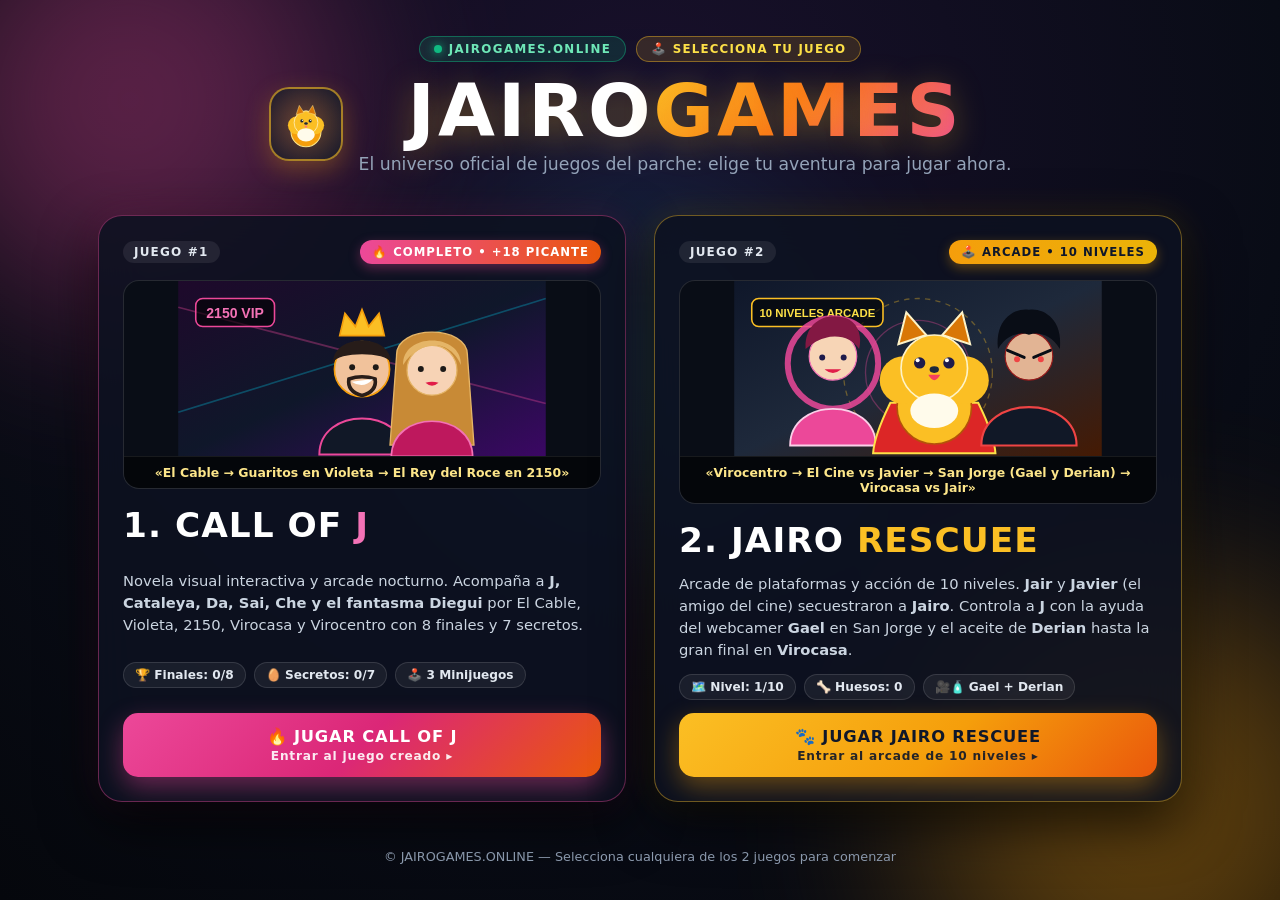
==== commit 24fd9c00: "Refine styles for improved UI/UX: Adjust padding, margins, colors, and font sizes across various com" ====
--- a/index.html
+++ b/index.html
@@ -146,23 +146,43 @@
               <rect x="20" y="20" width="150" height="32" rx="8" fill="rgba(0,0,0,0.6)" stroke="#fbbf24" stroke-width="1.8"/>
               <text x="95" y="41" text-anchor="middle" fill="#fde047" font-weight="900" font-size="13" font-family="sans-serif">10 NIVELES ARCADE</text>
 
-              <!-- Jairo Heroico en el centro -->
-              <g transform="translate(135, 12) scale(0.76)">
-                <!-- Capa de rescate roja -->
-                <path d="M40 165 Q20 215 15 235 L185 235 Q180 215 160 165 Z" fill="#ef4444" stroke="#fca5a5" stroke-width="2.5"/>
-                <circle cx="100" cy="150" r="58" fill="#f59e0b" stroke="#fde68a" stroke-width="4"/>
-                <circle cx="65" cy="125" r="35" fill="#fbbf24"/>
-                <circle cx="135" cy="125" r="35" fill="#fbbf24"/>
-                <circle cx="100" cy="115" r="46" fill="#fbbf24" stroke="#fef3c7" stroke-width="3"/>
-                <polygon points="62,84 74,48 92,76" fill="#d97706" stroke="#fde68a" stroke-width="2"/>
-                <polygon points="138,84 126,48 108,76" fill="#d97706" stroke="#fde68a" stroke-width="2"/>
-                <ellipse cx="100" cy="162" rx="34" ry="26" fill="#fffbeb"/>
-                <circle cx="84" cy="108" r="6" fill="#1e293b"/>
-                <circle cx="116" cy="108" r="6" fill="#1e293b"/>
-                <circle cx="86" cy="106" r="2" fill="#fff"/>
-                <circle cx="118" cy="106" r="2" fill="#fff"/>
-                <ellipse cx="100" cy="118" rx="7" ry="5" fill="#1e293b"/>
-                <path d="M94 127 Q100 142 106 127 Z" fill="#fb7185"/>
+              <!-- Escena HD: J, Gael con Aro LED, Jairo y Jair -->
+              <g transform="translate(38, 18) scale(0.68)">
+                <circle cx="110" cy="112" r="76" fill="none" stroke="#ec4899" stroke-width="10" opacity="0.85"/>
+                <path d="M38 250 C38 168 182 168 182 250 Z" fill="#ec4899" stroke="#fbcfe8" stroke-width="3"/>
+                <circle cx="110" cy="100" r="40" fill="#f7d5b6" stroke="#f472b6" stroke-width="2"/>
+                <path d="M64 88 C62 40 100 28 124 34 C150 38 160 62 154 88 C138 62 96 58 64 88 Z" fill="#831843"/>
+                <circle cx="92" cy="102" r="5" fill="#1e1b4b"/>
+                <circle cx="128" cy="102" r="5" fill="#1e1b4b"/>
+                <path d="M96 122 Q110 134 124 122 Z" fill="#e11d48"/>
+              </g>
+
+              <!-- Jairo Heroico HD en el centro -->
+              <g transform="translate(145, 10) scale(0.76)">
+                <path d="M44 170 Q20 218 18 246 L202 246 Q200 218 176 170 Z" fill="#dc2626" stroke="#fde047" stroke-width="3"/>
+                <circle cx="110" cy="176" r="56" fill="#fbbf24" stroke="#b45309" stroke-width="2.5"/>
+                <circle cx="64" cy="136" r="36" fill="#fbbf24"/>
+                <circle cx="156" cy="136" r="36" fill="#fbbf24"/>
+                <polygon points="56,82 68,34 98,68" fill="#d97706" stroke="#fef3c7" stroke-width="3"/>
+                <polygon points="164,82 152,34 122,68" fill="#d97706" stroke="#fef3c7" stroke-width="3"/>
+                <circle cx="110" cy="118" r="50" fill="#fbbf24" stroke="#fef3c7" stroke-width="2.5"/>
+                <ellipse cx="110" cy="182" rx="36" ry="26" fill="#fffbeb"/>
+                <circle cx="88" cy="110" r="8.5" fill="#1e1b4b"/>
+                <circle cx="132" cy="110" r="8.5" fill="#1e1b4b"/>
+                <circle cx="85" cy="106" r="3" fill="#ffffff"/>
+                <circle cx="129" cy="106" r="3" fill="#ffffff"/>
+                <ellipse cx="110" cy="120" rx="7" ry="5" fill="#1e293b"/>
+                <path d="M101 128 Q110 144 119 128 Z" fill="#f43f5e"/>
+              </g>
+
+              <!-- Jair Villano a la derecha -->
+              <g transform="translate(262, 18) scale(0.68)">
+                <path d="M30 250 C30 164 190 164 190 250 Z" fill="#111827" stroke="#ef4444" stroke-width="3.5"/>
+                <circle cx="110" cy="100" r="40" fill="#e2b494" stroke="#991b1b" stroke-width="2"/>
+                <path d="M58 88 C52 34 90 18 110 22 C130 18 168 34 162 88 C148 64 126 58 110 64 C94 58 72 64 58 88 Z" fill="#090d16"/>
+                <path d="M74 90 L102 102 M146 90 L118 102" stroke="#090d16" stroke-width="5" stroke-linecap="round"/>
+                <circle cx="90" cy="105" r="5" fill="#ef4444"/>
+                <circle cx="130" cy="105" r="5" fill="#ef4444"/>
               </g>
             </svg>
           </div>
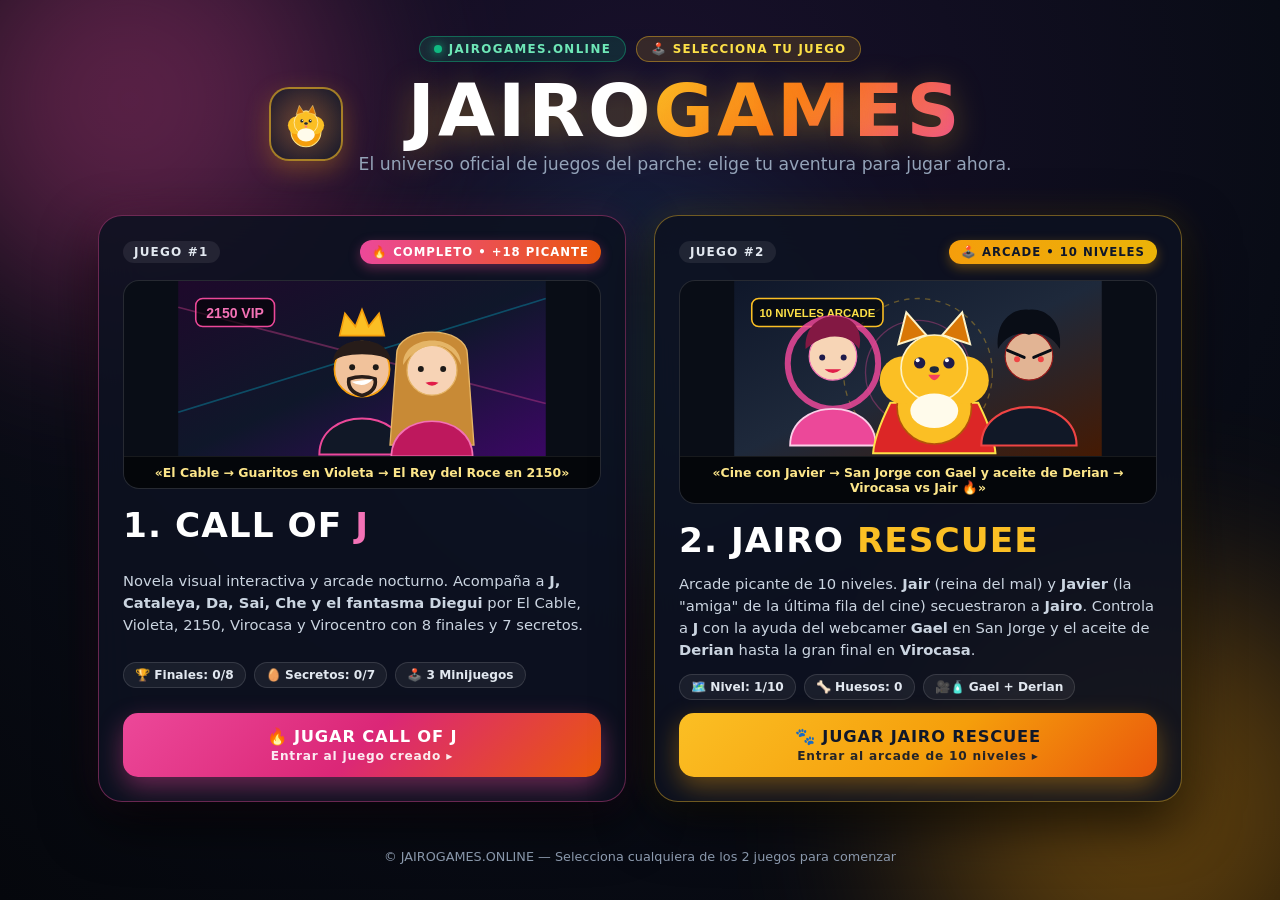
==== commit 7d9c603d: "Add Da character SVG and enhance responsive styles for mobile and tablet layouts" ====
--- a/index.html
+++ b/index.html
@@ -1,4 +1,4 @@
-<!DOCTYPE html>
+﻿<!DOCTYPE html>
 <html lang="es">
 <head>
   <meta charset="UTF-8" />
@@ -186,13 +186,13 @@
               </g>
             </svg>
           </div>
-          <div class="banner-Quote">«Virocentro → El Cine vs Javier → San Jorge (Gael y Derian) → Virocasa vs Jair»</div>
+          <div class="banner-Quote">«Cine con Javier → San Jorge con Gael y aceite de Derian → Virocasa vs Jair 🔥»</div>
         </div>
 
         <div class="card-body">
           <h2 class="card-game-title title-rescue">2. JAIRO <span>RESCUEE</span></h2>
           <p class="card-game-desc">
-            Arcade de plataformas y acción de 10 niveles. <strong>Jair</strong> y <strong>Javier</strong> (el amigo del cine) secuestraron a <strong>Jairo</strong>. Controla a <strong>J</strong> con la ayuda del webcamer <strong>Gael</strong> en San Jorge y el aceite de <strong>Derian</strong> hasta la gran final en <strong>Virocasa</strong>.
+            Arcade picante de 10 niveles. <strong>Jair</strong> (reina del mal) y <strong>Javier</strong> (la "amiga" de la última fila del cine) secuestraron a <strong>Jairo</strong>. Controla a <strong>J</strong> con la ayuda del webcamer <strong>Gael</strong> en San Jorge y el aceite de <strong>Derian</strong> hasta la gran final en <strong>Virocasa</strong>.
           </p>
 
           <div class="card-stats-row">
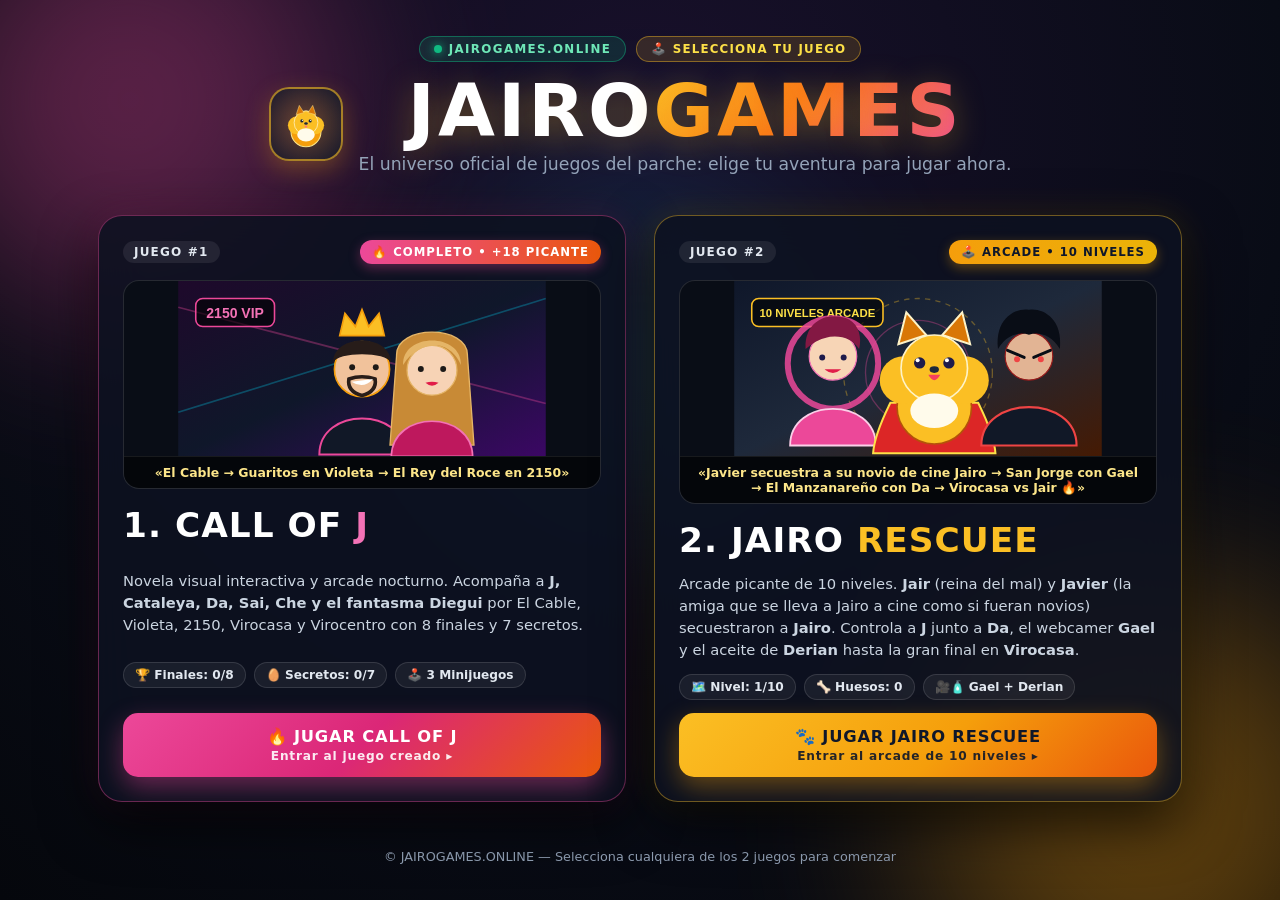
==== commit e55f19e4: "feat: Update character descriptions and dialogue for Jairo Rescuee; enhance HTML structure and fix f" ====
--- a/index.html
+++ b/index.html
@@ -1,4 +1,4 @@
-﻿<!DOCTYPE html>
+<!DOCTYPE html>
 <html lang="es">
 <head>
   <meta charset="UTF-8" />
@@ -186,13 +186,13 @@
               </g>
             </svg>
           </div>
-          <div class="banner-Quote">«Cine con Javier → San Jorge con Gael y aceite de Derian → Virocasa vs Jair 🔥»</div>
+          <div class="banner-Quote">«Javier secuestra a su novio de cine Jairo → San Jorge con Gael → El Manzanareño con Da → Virocasa vs Jair 🔥»</div>
         </div>
 
         <div class="card-body">
           <h2 class="card-game-title title-rescue">2. JAIRO <span>RESCUEE</span></h2>
           <p class="card-game-desc">
-            Arcade picante de 10 niveles. <strong>Jair</strong> (reina del mal) y <strong>Javier</strong> (la "amiga" de la última fila del cine) secuestraron a <strong>Jairo</strong>. Controla a <strong>J</strong> con la ayuda del webcamer <strong>Gael</strong> en San Jorge y el aceite de <strong>Derian</strong> hasta la gran final en <strong>Virocasa</strong>.
+            Arcade picante de 10 niveles. <strong>Jair</strong> (reina del mal) y <strong>Javier</strong> (la amiga que se lleva a Jairo a cine como si fueran novios) secuestraron a <strong>Jairo</strong>. Controla a <strong>J</strong> junto a <strong>Da</strong>, el webcamer <strong>Gael</strong> y el aceite de <strong>Derian</strong> hasta la gran final en <strong>Virocasa</strong>.
           </p>
 
           <div class="card-stats-row">
